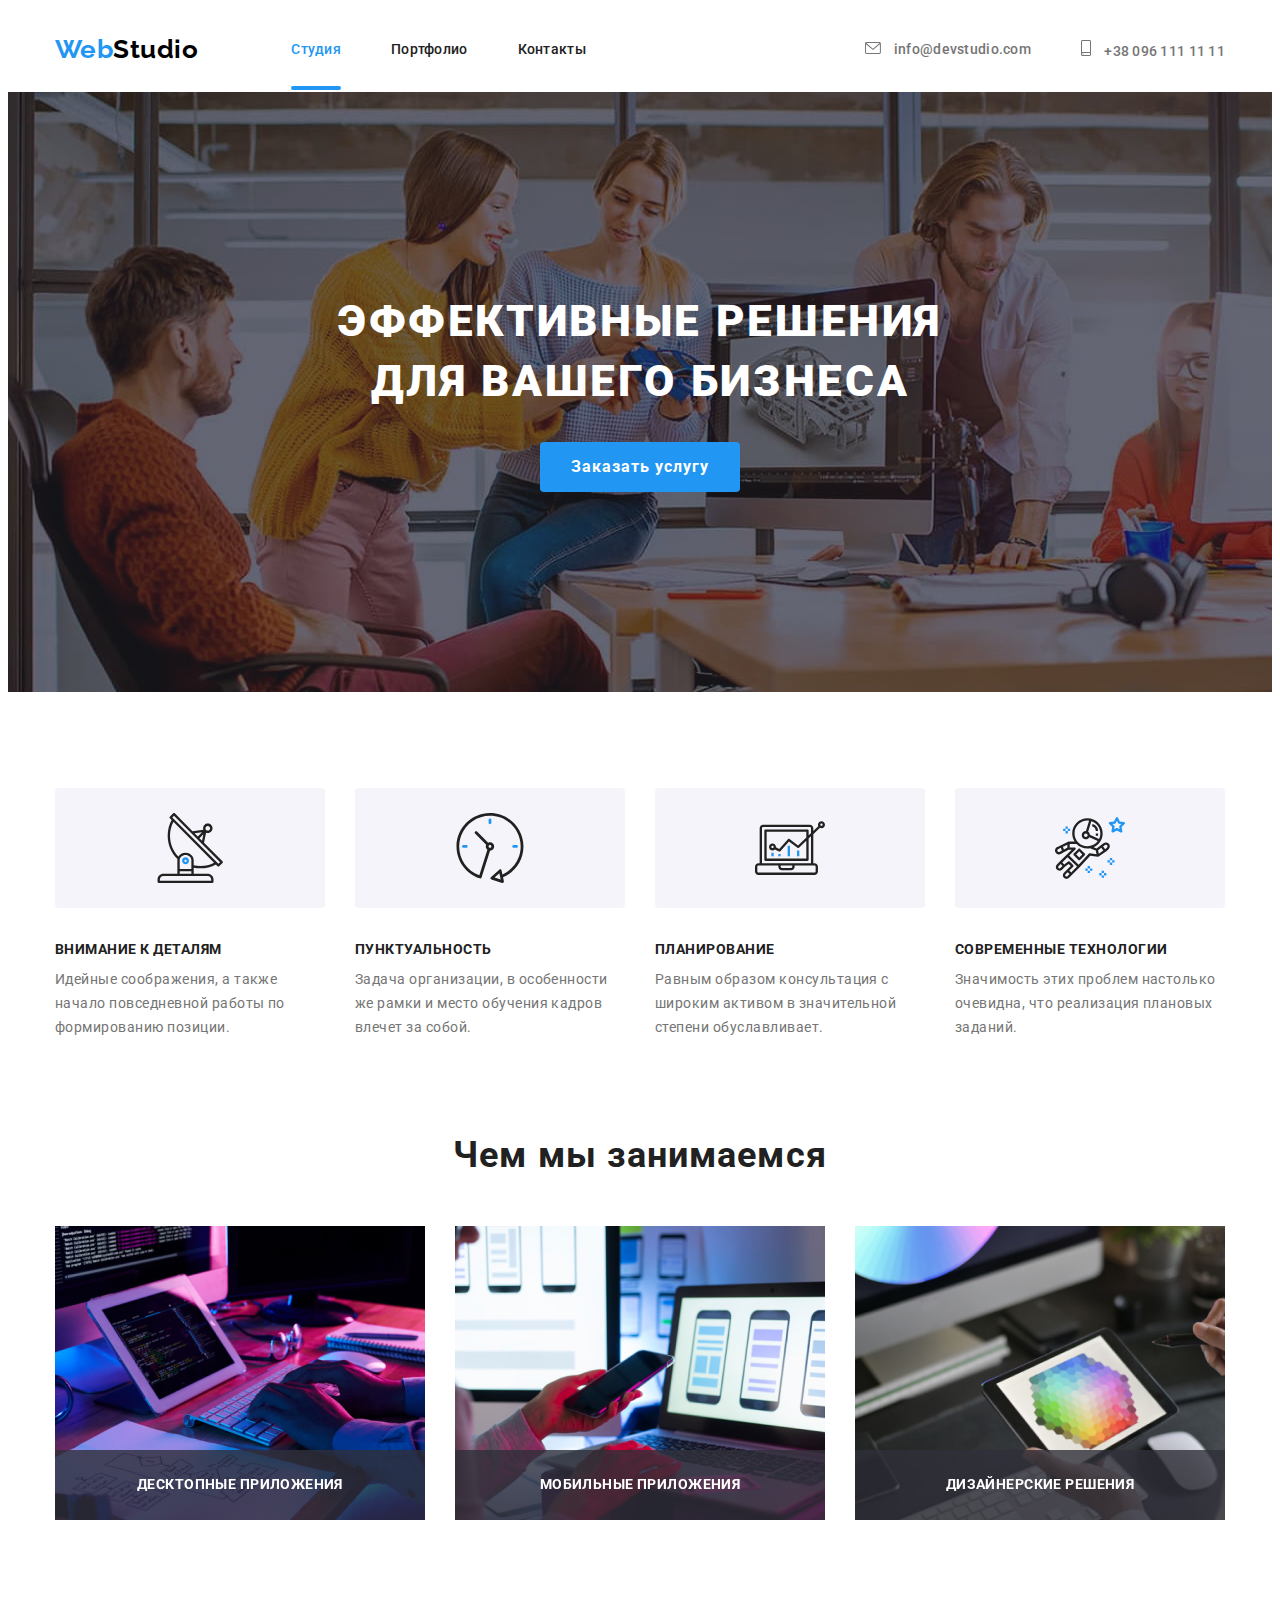
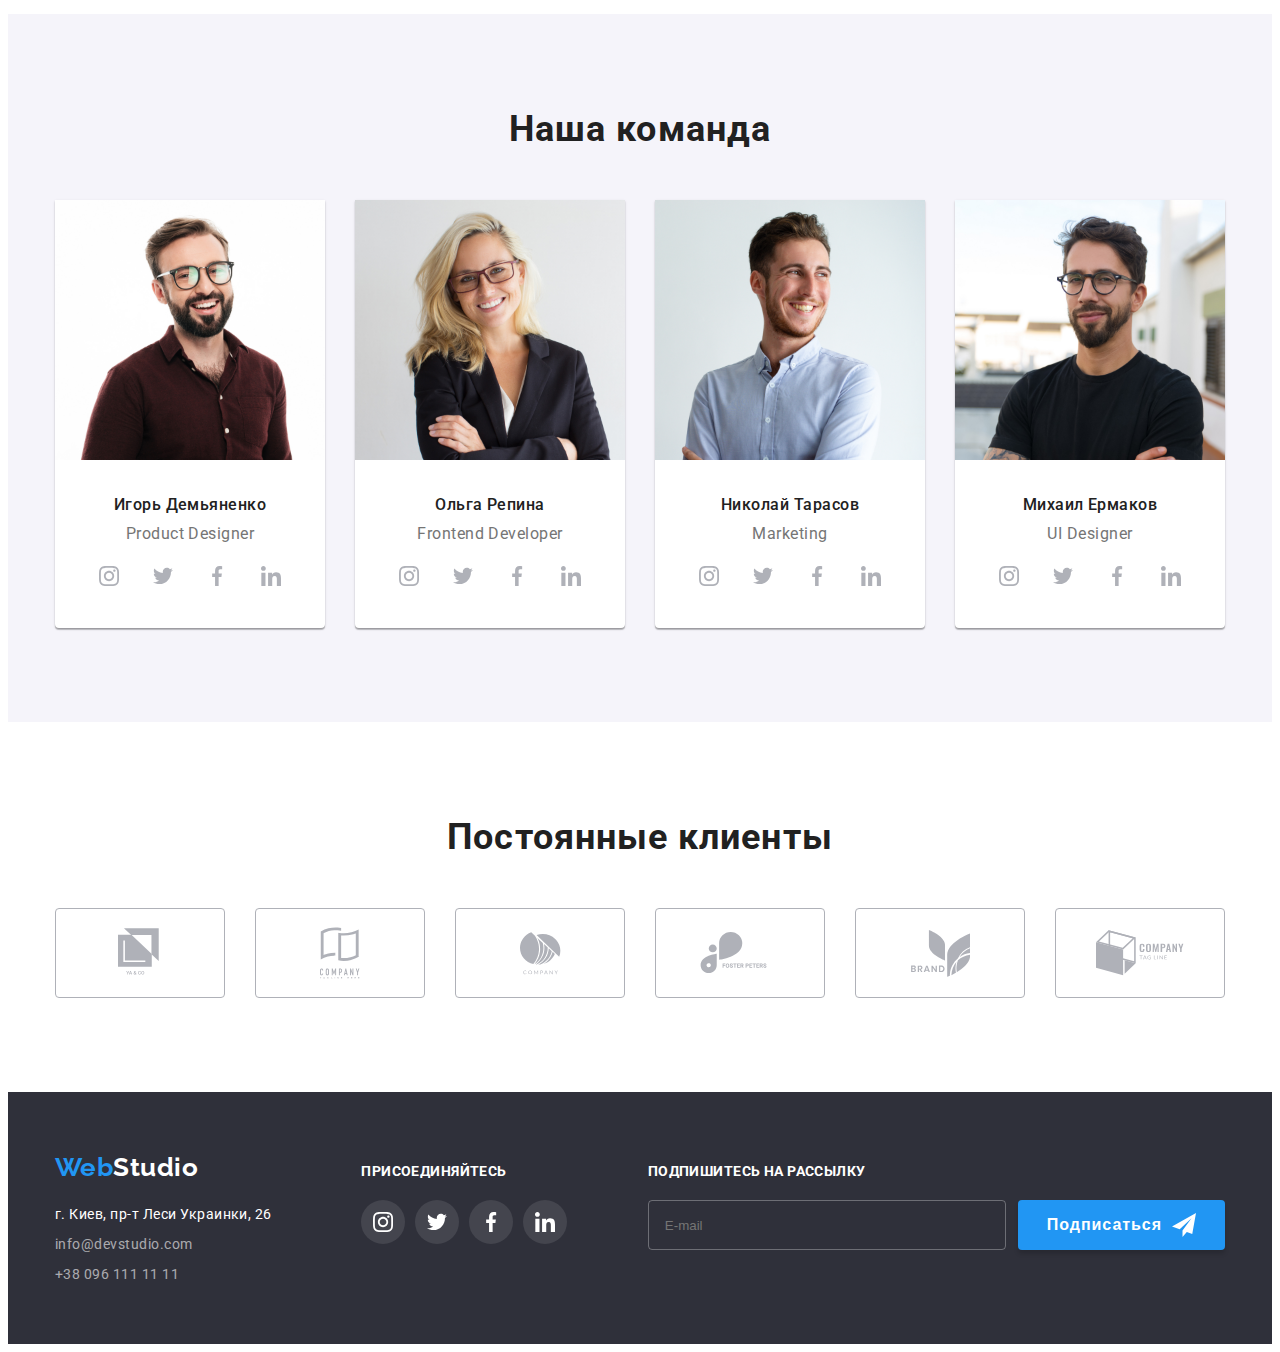
==== index.html @ bd9b0e16 "Клонирует репозиторий" ====
<!DOCTYPE html>
<html lang="ru">
  <head>
    <meta charset="UTF-8" />
    <meta name="viewport" content="width=device-width, initial-scale=1.0" />
    <title>Главная</title>
    <link
      rel="stylesheet"
      href="https://cdnjs.cloudflare.com/ajax/libs/modern-normalize/1.0.0/modern-normalize.css"
      integrity="sha512-Zx6MlUMKSVJoQ+83OwhdILe8cSEsCzfqThJd7J/VA2UrK6Ctj85p+xzqfyuNXE5B1k25uUdmJ2OzItbBy9GHAQ=="
      crossorigin="anonymous"
    />
    <link rel="preconnect" href="https://fonts.gstatic.com" />
    <link
      href="https://fonts.googleapis.com/css2?family=Raleway:wght@700&family=Roboto:wght@400;500;700;900&display=swap"
      rel="stylesheet"
    />
    <link rel="stylesheet" href="./css/styles.css" />
  </head>
  <body>
    <!-- шапка с навигацией -->

    <header class="header">
      <div class="container header-style">
        <nav class="nav-flex">
          <a href="./index.html" class="logo"
            >Web<span class="h-studio">Studio</span></a
          >
          <ul class="site-nav">
            <li class="item">
              <a href="./index.html" class="header-link current">Студия</a>
            </li>
            <li class="item">
              <a href="./portfolio.html" class="header-link">Портфолио</a>
            </li>
            <li class="item"><a href="#" class="header-link">Контакты</a></li>
          </ul>
        </nav>

        <ul class="container-contacts">
          <li class="item">
            <a
              href="mailto:info@devstudio.com"
              class="header-link contact-me mail"
            >
              <svg class="header-icon" width="16" height="12">
                <use href="./images/icons/symbol-defs.svg#mail"></use>
              </svg>
              info@devstudio.com</a
            >
          </li>
          <li class="item">
            <a href="tel:+380961111111" class="header-link contact-me tel">
              <svg class="header-icon" width="10" height="16">
                <use href="./images/icons/symbol-defs.svg#smartphone"></use>
              </svg>
              +38 096 111 11 11</a
            >
          </li>
        </ul>
      </div>
    </header>

    <main>
      <!--раздел-герой-->
      <section class="hero">
        <div class="hero-bg-img">
          <div class="container">
            <h1 class="hero-title">Эффективные решения для вашего бизнеса</h1>
            <button type="button" class="button" data-modal-open>
              Заказать услугу
            </button>
          </div>
        </div>
        <div class="backdrop is-hidden" data-modal>
          <div class="modal">
            <button class="close-modal" data-modal-close>&#10006</button>
            <h2 class="title">Оставьте свои данные, мы вам перезвоним</h2>
            <form class="modal-form">
              <ul class="list">
                <li class="item">
                  <label for="usarname"
                    ><span class="form-name">Имя</span>
                  <div class="icon-position">
                    <input class="input"
                      type="text"
                      name="username"
                      autocomplete="off"
                      id="usarname"
                    />
                    <svg class="modal-icon" width="18" height="18">
                      <use href="./images/icons/symbol-defs.svg#person-black">
                      </use></svg>
                    </label>
                  </div>
                </li>
                <li class="item">
                  <label for="telephone"
                    ><span class="form-name">Телефон</span>
                  <div class="icon-position">
                    <input class="input"
                      type="tel"
                      name="tel"
                      autocomplete="off"
                      id="telephone"
                    />
                    <svg class="modal-icon" width="18" height="18">
                      <use href="./images/icons/symbol-defs.svg#phone-black">
                      </use></svg>
                    </label>
                  </div>
                </li>
                <li class="item">
                  <label for="email"
                    ><span class="form-name">Почта</span>
                  <div class="icon-position">
                    <input class="input" type="email" name="email" id="email" />
                    <svg class="modal-icon" width="18" height="18">
                      <use href="./images/icons/symbol-defs.svg#email-black ">
                      </use></svg>
                    </label>
                  </div>
                </li>
                <li class="item">
                  <label><span class="form-name">Комментарий</span>
                  <div class="icon-position">
                    <textarea class="input textarea"
                      name="coment"
                      rows="5"
                      placeholder="Введите текст"
                    ></textarea>
                    </label>
                  </div>
                </li>
              </ul>
              <div class="checkbox-btn">
              <label for="conditions">
                <input class="checkbox visually-hidden" type="checkbox" name="conditions" id="conditions" >
                <span class="form-name ghost-icon">Соглашаюсь с рассылкой и принимаю
                  <a class="link" href="/">Условия договора</a>
                </span>
              </label>
              <button class="submit-btn" type="submit"><span class="text">Отправить</span></button>
              </div>
            </form>
          </div>
        </div>
      </section>

      <!--особенности-->
      <section class="section section-features">
        <div class="container">
          <h2 class="section-title visually-hidden">Особенности</h2>
          <ul class="features-list">
            <li class="item antena">
              <h3 class="title">Внимание к деталям</h3>
              <p class="text">
                Идейные соображения, а также начало повседневной работы по
                формированию позиции.
              </p>
            </li>
            <li class="item clock">
              <h3 class="title">Пунктуальность</h3>
              <p class="text">
                Задача организации, в особенности же рамки и место обучения
                кадров влечет за собой.
              </p>
            </li>
            <li class="item diagram">
              <h3 class="title">Планирование</h3>
              <p class="text">
                Равным образом консультация с широким активом в значительной
                степени обуславливает.
              </p>
            </li>
            <li class="item astronaut">
              <h3 class="title">Современные технологии</h3>
              <p class="text">
                Значимость этих проблем настолько очевидна, что реализация
                плановых заданий.
              </p>
            </li>
          </ul>
        </div>
      </section>

      <!--чем-мы-занимаемся-->
      <section class="section work-description">
        <div class="container">
          <h2 class="section-title what-we-do">Чем мы занимаемся</h2>
          <ul class="description-list">
            <li class="item">
              <img
                src="./images/what-we-do/box_1.jpg"
                alt="програмист работает за рабочим столом, крупный план"
                width="370"
              />
              <div class="overlay">
                <p class="text">Десктопные приложения</p>
              </div>
            </li>
            <li class="item">
              <img
                src="./images/what-we-do/box_2.jpg"
                alt="веб дизайнер разрабатывает интерфейс программы для мобильного приложения"
                width="370"
              />
              <div class="overlay">
                <p class="text">Мобильные приложения</p>
              </div>
            </li>
            <li class="item">
              <img
                src="./images/what-we-do/box_3.jpg"
                alt="веб дизайнер выбирает цвет на графическом планшете"
                width="370"
              />
              <div class="overlay">
                <p class="text">Дизайнерские решения</p>
              </div>
            </li>
          </ul>
        </div>
      </section>

      <!--наша-команда-->
      <section class="our-team">
        <div class="container">
          <h2 class="section-title team">Наша команда</h2>
          <ul class="ot-list">
            <li class="item">
              <img
                src="./images/our-team/Игорь_Демьяненко.jpg"
                alt="белый улыбающийся мужчина в очках, брюнет тридцати лет с бородой"
                width="270"
              />
              <h3 class="title">Игорь Демьяненко</h3>
              <p class="position">Product Designer</p>
              <ul class="social-list">
                <li class="list">
                  <a
                    class="icon-link"
                    aria-label="instagram"
                    href="https://www.instagram.com/sviatoslav.vakarchuk/?hl=uk"
                  >
                    <svg class="social-icon" width="20" height="20">
                      <use
                        href="./images/icons/symbol-defs.svg#instagram"
                      ></use>
                    </svg>
                  </a>
                </li>
                <li class="list">
                  <a
                    class="icon-link"
                    aria-label="twitter"
                    href="https://twitter.com/s_vakarchuk?ref_src=twsrc%5Egoogle%7Ctwcamp%5Eserp%7Ctwgr%5Eauthor"
                  >
                    <svg class="social-icon" width="20" height="20">
                      <use href="./images/icons/symbol-defs.svg#twitter"></use>
                    </svg>
                  </a>
                </li>
                <li class="list">
                  <a
                    class="icon-link"
                    aria-label="facebook"
                    href="https://www.facebook.com/sviatoslav.vakarchuk/"
                  >
                    <svg class="social-icon" width="20" height="20">
                      <use href="./images/icons/symbol-defs.svg#facebook"></use>
                    </svg>
                  </a>
                </li>
                <li class="list">
                  <a
                    class="icon-link"
                    aria-label="linkedin"
                    href="https://ua.linkedin.com/"
                  >
                    <svg class="social-icon" width="20" height="20">
                      <use href="./images/icons/symbol-defs.svg#linkedin"></use>
                    </svg>
                  </a>
                </li>
              </ul>
            </li>
            <li class="item">
              <img
                src="./images/our-team/Ольга_Репина.jpg"
                alt="белая улыбающаяся женщина в очках, блондинка тридцати лет"
                width="270"
              />
              <h3 class="title">Ольга Репина</h3>
              <p class="position">Frontend Developer</p>
              <ul class="social-list">
                <li class="list">
                  <a
                    class="icon-link"
                    aria-label="instagram"
                    href="https://www.instagram.com/sviatoslav.vakarchuk/?hl=uk"
                  >
                    <svg class="social-icon" width="20" height="20">
                      <use
                        href="./images/icons/symbol-defs.svg#instagram"
                      ></use>
                    </svg>
                  </a>
                </li>
                <li class="list">
                  <a
                    class="icon-link"
                    aria-label="twitter"
                    href="https://twitter.com/s_vakarchuk?ref_src=twsrc%5Egoogle%7Ctwcamp%5Eserp%7Ctwgr%5Eauthor"
                  >
                    <svg class="social-icon" width="20" height="20">
                      <use href="./images/icons/symbol-defs.svg#twitter"></use>
                    </svg>
                  </a>
                </li>
                <li class="list">
                  <a
                    class="icon-link"
                    aria-label="facebook"
                    href="https://www.facebook.com/sviatoslav.vakarchuk/"
                  >
                    <svg class="social-icon" width="20" height="20">
                      <use href="./images/icons/symbol-defs.svg#facebook"></use>
                    </svg>
                  </a>
                </li>
                <li class="list">
                  <a
                    class="icon-link"
                    aria-label="linkedin"
                    href="https://ua.linkedin.com/"
                  >
                    <svg class="social-icon" width="20" height="20">
                      <use href="./images/icons/symbol-defs.svg#linkedin"></use>
                    </svg>
                  </a>
                </li>
              </ul>
            </li>
            <li class="item">
              <img
                src="./images/our-team/Николай_Тарасов.jpg"
                alt="белый улыбающийся мужчинах, брюнет тридцати лет с бородой"
                width="270"
              />
              <h3 class="title">Николай Тарасов</h3>
              <p class="position">Marketing</p>
              <ul class="social-list">
                <li class="list">
                  <a
                    class="icon-link"
                    aria-label="instagram"
                    href="https://www.instagram.com/sviatoslav.vakarchuk/?hl=uk"
                  >
                    <svg class="social-icon" width="20" height="20">
                      <use
                        href="./images/icons/symbol-defs.svg#instagram"
                      ></use>
                    </svg>
                  </a>
                </li>
                <li class="list">
                  <a
                    class="icon-link"
                    aria-label="twitter"
                    href="https://twitter.com/s_vakarchuk?ref_src=twsrc%5Egoogle%7Ctwcamp%5Eserp%7Ctwgr%5Eauthor"
                  >
                    <svg class="social-icon" width="20" height="20">
                      <use href="./images/icons/symbol-defs.svg#twitter"></use>
                    </svg>
                  </a>
                </li>
                <li class="list">
                  <a
                    class="icon-link"
                    aria-label="facebook"
                    href="https://www.facebook.com/sviatoslav.vakarchuk/"
                  >
                    <svg class="social-icon" width="20" height="20">
                      <use href="./images/icons/symbol-defs.svg#facebook"></use>
                    </svg>
                  </a>
                </li>
                <li class="list">
                  <a
                    class="icon-link"
                    aria-label="linkedin"
                    href="https://ua.linkedin.com/"
                  >
                    <svg class="social-icon" width="20" height="20">
                      <use href="./images/icons/symbol-defs.svg#linkedin"></use>
                    </svg>
                  </a>
                </li>
              </ul>
            </li>
            <li class="item">
              <img
                src="./images/our-team/Михаил_Ермаков.jpg"
                alt="белый мужчина в очках, брюнет тридцати лет с бородой"
                width="270"
              />
              <h3 class="title">Михаил Ермаков</h3>
              <p class="position">UI Designer</p>
              <ul class="social-list">
                <li class="list">
                  <a
                    class="icon-link"
                    aria-label="instagram"
                    href="https://www.instagram.com/sviatoslav.vakarchuk/?hl=uk"
                  >
                    <svg class="social-icon" width="20" height="20">
                      <use
                        href="./images/icons/symbol-defs.svg#instagram"
                      ></use>
                    </svg>
                  </a>
                </li>
                <li class="list">
                  <a
                    class="icon-link"
                    aria-label="twitter"
                    href="https://twitter.com/s_vakarchuk?ref_src=twsrc%5Egoogle%7Ctwcamp%5Eserp%7Ctwgr%5Eauthor"
                  >
                    <svg class="social-icon" width="20" height="20">
                      <use href="./images/icons/symbol-defs.svg#twitter"></use>
                    </svg>
                  </a>
                </li>
                <li class="list">
                  <a
                    class="icon-link"
                    aria-label="facebook"
                    href="https://www.facebook.com/sviatoslav.vakarchuk/"
                  >
                    <svg class="social-icon" width="20" height="20">
                      <use href="./images/icons/symbol-defs.svg#facebook"></use>
                    </svg>
                  </a>
                </li>
                <li class="list">
                  <a
                    class="icon-link"
                    aria-label="linkedin"
                    href="https://ua.linkedin.com/"
                  >
                    <svg class="social-icon" width="20" height="20">
                      <use href="./images/icons/symbol-defs.svg#linkedin"></use>
                    </svg>
                  </a>
                </li>
              </ul>
            </li>
          </ul>
        </div>
      </section>

      <!-- постоянные клиенты -->
      <section class="section">
        <div class="container-clients container">
          <h2 class="section-title">Постоянные клиенты</h2>
          <ul class="list-clients">
            <li class="item-client">
              <a class="link-client" href="/">
                <svg class="icon-client" width="45" height="50">
                  <use href="./images/icons/symbol-defs.svg#logo1"></use>
                </svg>
              </a>
            </li>
            <li class="item-client">
              <a class="link-client" href="/">
                <svg class="icon-client" width="40" height="52">
                  <use href="./images/icons/symbol-defs.svg#logo2"></use>
                </svg>
              </a>
            </li>
            <li class="item-client">
              <a class="link-client" href="/">
                <svg class="icon-client" width="41" height="43">
                  <use href="./images/icons/symbol-defs.svg#logo3"></use>
                </svg>
              </a>
            </li>
            <li class="item-client">
              <a class="link-client" href="/">
                <svg class="icon-client" width="80" height="42">
                  <use href="./images/icons/symbol-defs.svg#logo4"></use>
                </svg>
              </a>
            </li>
            <li class="item-client">
              <a class="link-client" href="/">
                <svg class="icon-client" width="59" height="47">
                  <use href="./images/icons/symbol-defs.svg#logo5"></use>
                </svg>
              </a>
            </li>
            <li class="item-client">
              <a class="link-client" href="/">
                <svg class="icon-client" width="88" height="46">
                  <use href="./images/icons/symbol-defs.svg#logo6"></use>
                </svg>
              </a>
            </li>
          </ul>
        </div>
      </section>
    </main>

    <!--подвал-->
    <footer class="footer">
      <div class="container">
        <div class="adress-box">
          <a href="./index.html" class="logo"
            >Web<span class="f-studio">Studio</span></a
          >
          <address class="adress">
            <span class="link">г. Киев, пр-т Леси Украинки, 26</span>
            <a class="link" href="mailto:info@devstudio.com"
              >info@devstudio.com</a
            >
            <a class="link" href="tel:+380961111111">+38 096 111 11 11</a>
          </address>
        </div>
        <div class="footer-social">
          <p class="join-in-social">присоединяйтесь</p>
          <ul class="social-list">
            <li class="list">
              <a
                class="icon-link"
                aria-label="instagram"
                href="https://www.instagram.com/sviatoslav.vakarchuk/?hl=uk"
              >
                <svg class="social-icon" width="20" height="20">
                  <use href="./images/icons/symbol-defs.svg#instagram"></use>
                </svg>
              </a>
            </li>
            <li class="list">
              <a
                class="icon-link"
                aria-label="twitter"
                href="https://twitter.com/s_vakarchuk?ref_src=twsrc%5Egoogle%7Ctwcamp%5Eserp%7Ctwgr%5Eauthor"
              >
                <svg class="social-icon" width="20" height="20">
                  <use href="./images/icons/symbol-defs.svg#twitter"></use>
                </svg>
              </a>
            </li>
            <li class="list">
              <a
                class="icon-link"
                aria-label="facebook"
                href="https://www.facebook.com/sviatoslav.vakarchuk/"
              >
                <svg class="social-icon" width="20" height="20">
                  <use href="./images/icons/symbol-defs.svg#facebook"></use>
                </svg>
              </a>
            </li>
            <li class="list">
              <a
                class="icon-link"
                aria-label="linkedin"
                href="https://ua.linkedin.com/"
              >
                <svg class="social-icon" width="20" height="20">
                  <use href="./images/icons/symbol-defs.svg#linkedin"></use>
                </svg>
              </a>
            </li>
          </ul>
        </div>
        <div class="join-spam">
          <div class="input-position">
            <label for="f-email">
            <span class="text">Подпишитесь на рассылку</span>
            <input class="input" type="email" name="email" id="f-email" placeholder="E-mail">
          </label></div>
          <div class="b-container">
            <button class="f-button"><span class="text">Подписаться</span>
            <svg class="icon-send" width="24" height="24">
            <use href="./images/icons/symbol-defs.svg#icon-send"></use></svg>
          </button>
          </div>
          
        </div>
      </div>
    </footer>
    <script src="./js/modal.js"></script>
  </body>
</html>
---- css/styles.css ----
/* common */

*,
*::before,
*::after {
  box-sizing: border-box;
}

:root {
  --main-text-color: #757575;
  --secondary-text-color: #212121;
  --accent-color: #2196f3;

  --animation-duration: 250ms;
  --animation-type: cubic-bezier(0.4, 0, 0.2, 1);
}

body {
  background-color: #ffffff;
  color: #757575;
  font-family: Roboto, sans-serif;
  letter-spacing: 0.03em;
}

ul {
  list-style: none;
  margin-top: 0;
  margin-bottom: 0;
  padding: 0;
}

a {
  text-decoration: none;
  outline: none;
}

p,
h3,
h2 {
  margin-top: 0;
  margin-bottom: 0;
}

img {
  display: block;
  max-width: 100%;
  height: auto;
}

.container {
  /* outline: 2px solid gold; */
  width: 1200px;
  margin: 0 auto;
  padding-right: 15px;
  padding-left: 15px;
}

.section-title {
  color: var(--secondary-text-color);
  font-weight: 700;
  font-size: 36px;
  line-height: 1.17;
  text-align: center;
  letter-spacing: 0.03em;
}
/* основной цвет текста 757575, 100 % */
/* вторичный цвет текста 212121, 100 % */
/* акцент 2196F3, 100 % */
/* лого хедер 000000, 100 % */

/* фон FFFFFF, 100% */
/* футер + герой 2F303A, 100% */

/* хедер */
/* стилизация лого */
.header > .container {
  display: flex;
  align-items: center;
}

.logo {
  color: var(--accent-color);
  font-family: Raleway;

  font-weight: 700;
  font-size: 26px;
  line-height: 1.2;
  margin-right: 93px;
}
.h-studio {
  color: #000000;
}
.f-studio {
  color: #ffffff;
}
/* навигация */
.nav-flex {
  display: flex;
  align-items: center;
}
.site-nav {
  display: flex;
}
.site-nav > .item:not(:last-child) {
  margin-right: 50px;
}

.header-link {
  padding: 32px 0;
  display: block;
  transition: color var(--animation-duration) var(--animation-type);
}

.site-nav .header-link {
  position: relative;
}

.site-nav .header-link::after {
  content: '';

  position: absolute;
  bottom: 0;
  left: 0;
  display: block;
  width: 100%;
  height: 4px;
  border-bottom-left-radius: 2px;
  border-bottom-right-radius: 2px;
  border-top-left-radius: 2px;
  border-top-right-radius: 2px;
  background-color: var(--accent-color);
  opacity: 0;

  transition: opacity var(--animation-duration) var(--animation-type);
}

.current.header-link::after,
.site-nav .header-link:focus::after,
.site-nav .header-link:hover::after {
  opacity: 1;
}

.site-nav a {
  color: var(--secondary-text-color);

  font-weight: 500;
  font-size: 14px;
  line-height: 1.14;
  letter-spacing: 0.02em;

  /* background-color: tomato; */
}

.site-nav .current {
  color: var(--accent-color);
}

.site-nav a:hover,
.site-nav a:focus {
  cursor: pointer;
  color: var(--accent-color);
}

/* контакты хедер */

.container-contacts {
  display: flex;
  margin-left: auto;
  margin-right: 0;
  align-items: center;
}

.container-contacts .item {
  display: flex;
  align-items: center;
  /* fill: currentColor; */
}

.header-icon {
  margin-right: 10px;
  fill: currentColor;
}
.contact-me {
  color: var(--main-text-color);

  font-weight: 500;
  font-size: 14px;
  line-height: 1.14;
  letter-spacing: 0.02em;
  transition: color var(--animation-duration) var(--animation-type);
}

.mail {
  margin-left: auto;
  margin-right: 50px;
}
.tel {
  margin-right: 0;
  margin-left: 0;
}

.contact-me:hover,
.contact-me:focus {
  cursor: pointer;
  color: var(--accent-color);
}

/* герой */
.hero {
  /* background-color: #2f303a; */
  background-color: #c4c4c4;
  color: #ffffff;
}
.hero-bg-img {
  max-width: 1600px;
  height: 600px;
  background-image: linear-gradient(
      to right,
      rgba(47, 48, 58, 0.4),
      rgba(47, 48, 58, 0.4)
    ),
    url('../images/hero/hero-bg-img.jpg');
  margin-right: auto;
  margin-left: auto;
}

.hero .container {
  text-align: center;
  padding-top: 200px;
  padding-bottom: 200px;
}

.hero-title {
  font-weight: 900;
  font-size: 44px;
  line-height: 1.36;
  letter-spacing: 0.06em;
  text-transform: uppercase;
  margin: 0 auto;

  width: 696px;
}

.button {
  width: 200px;
  height: 50px;
  border-radius: 4px;
  border: none;
  cursor: pointer;
  margin-top: 30px;

  background-color: var(--accent-color);
  color: #ffffff;
  font-family: inherit;

  font-weight: 700;
  font-size: 16px;
  line-height: 1.87;
  letter-spacing: 0.06em;
}

/* модальное окно с формами */

.backdrop {
  position: fixed;
  top: 0;
  left: 0;
  width: 100%;
  height: 100%;
  background-color: rgba(0, 0, 0, 0.2);

  transition: opacity var(--animation-duration) var(--animation-type);
}

.modal {
  position: absolute;

  display: flex;
  flex-direction: column;
  align-items: center;
  padding-bottom: 40px;

  width: 528px;

  left: 50%;
  top: 50%;
  transform: translate(-50%, -50%);

  background-color: #ffffff;
  box-shadow: 0px 1px 3px rgba(0, 0, 0, 0.12), 0px 1px 1px rgba(0, 0, 0, 0.14),
    0px 2px 1px rgba(0, 0, 0, 0.2);
  border-radius: 4px;
}

.close-modal {
  margin-top: 8px;
  margin-right: 8px;
  margin-left: auto;
  cursor: pointer;

  height: 30px;
  width: 30px;
  border-radius: 50%;
  border: 1px solid rgba(0, 0, 0, 0.1);
  background-color: #ffffff;

  transition: color var(--animation-duration) var(--animation-type);
}

.close-modal:hover,
.close-modal:focus {
  color: var(--accent-color);
}

.modal .title {
  margin-top: 2px;
  /* margin-left: 40px;
  margin-right: 40px; */
  font-weight: 700;
  font-size: 20px;
  line-height: 1.15;
  letter-spacing: 0.03em;
  color: var(--secondary-text-color);
}

.modal-form {
  width: 448px;
  margin-top: 12px;
}

.modal-form .item:not(:last-child) {
  margin-bottom: 12px;
}

.form-name {
  display: block;
  font-weight: 400;
  font-size: 12px;
  line-height: 1.17;
  letter-spacing: 0.01em;
  color: var(--main-text-color);
}

.icon-position {
  position: relative;
  margin-top: 4px;
}

.modal-icon {
  position: absolute;
  left: 14px;
  top: 50%;
  transform: translateY(-50%);

  transition: fill var(--animation-duration) var(--animation-type);
}

.input {
  display: block;

  width: 100%;
  border: 1px solid rgba(33, 33, 33, 0.2);
  border-radius: 4px;
  padding-top: 10px;
  padding-bottom: 10px;
  padding-left: 42px;

  transition: border var(--animation-duration) var(--animation-type);
}

.item:focus-within .input,
.item:focus-within .modal-icon,
.item:hover .input,
.item:hover .modal-icon {
  cursor: pointer;
  border-color: var(--accent-color);
  fill: var(--accent-color);
}

.textarea::placeholder {
  font-size: 12px;
  line-height: 1.167;
  letter-spacing: 0.01em;

  color: rgba(117, 117, 117, 0.5);
}
.textarea {
  display: block;
  padding: 11px 16px;
  resize: none;
  width: 100%;

  border: 1px solid rgba(33, 33, 33, 0.2);
  border-radius: 4px;
}

.checkbox-btn .form-name {
  font-weight: 400;
  font-size: 14px;
  line-height: 1.7;
  letter-spacing: 0.03em;

  color: var(--main-text-color);
}

.form-name .link {
  color: var(--accent-color);
  text-decoration: underline;
}

.ghost-icon::before {
  content: '';
  display: inline-flex;
  margin-right: 8.38px;
  background-image: url(../images/icons/checkbox.svg);
  width: 16px;
  height: 15px;
}

.checkbox:checked + .ghost-icon::before {
  background-image: url(../images/icons/checkbox-check.svg);
}

.checkbox-btn {
  display: flex;
  flex-direction: column;
  align-items: center;
  margin-top: 20px;
}

.submit-btn {
  margin-top: 30px;
  background-color: var(--accent-color);
  box-shadow: 0px 4px 4px rgba(0, 0, 0, 0.15);
  border-radius: 4px;
  border: none;
}

.submit-btn .text {
  display: block;
  font-weight: 700;
  font-size: 16px;
  line-height: 1.87;
  text-align: center;
  letter-spacing: 0.06em;
  color: #ffffff;
  padding: 10px 55px;
}

.is-hidden {
  opacity: 0;
  pointer-events: none;
}

/* особенности */
.visually-hidden {
  position: absolute;
  clip: rect(0 0 0 0);
  width: 1px;
  height: 1px;
  margin: -1px;
}

.section-features {
  padding-top: 96px;
  /* padding-bottom: 94px; */
}

.features-list {
  display: flex;
  text-align: left;
}

.features-list .item::before {
  content: '';
  display: inline-block;
  background-color: #f5f4fa;
  width: 270px;
  height: 120px;
  margin-bottom: 30px;
  border-radius: 4px;
  background-position: 50% 50%;
  background-repeat: no-repeat;
  background-size: 70px 70px;
}
.features-list .antena::before {
  background-image: url('../images/icons/antena.svg');
}

.features-list .clock::before {
  background-image: url('../images/icons/clock.svg');
}

.features-list .diagram::before {
  background-image: url('../images/icons/diagram.svg');
}

.features-list .astronaut::before {
  background-image: url('../images/icons/astronaut.svg');
}

.features-list > .item:not(:last-child) {
  margin-right: 30px;
}

.features-list .title {
  color: var(--secondary-text-color);
  font-weight: 700;
  font-size: 14px;
  line-height: 1.14;
  text-transform: uppercase;
}

.features-list .text {
  font-weight: 400;
  font-size: 14px;
  line-height: 1.71;
  margin-top: 10px;
}

/* чем мы занимаемся */
.work-description {
  padding-top: 94px;
  padding-bottom: 94px;
}

/* .container > .what-we-do {
  width: 376px;
  margin-left: auto;
  margin-right: auto;
} */

.description-list {
  display: flex;
  margin-top: 50px;
}

.description-list .item {
  position: relative;
  width: 370px;
}

.overlay .text {
  font-weight: bold;
  font-size: 14px;
  line-height: 1.14;
  text-align: center;
  letter-spacing: 0.03em;
  text-transform: uppercase;
  color: #ffffff;
}

.description-list .overlay {
  position: absolute;
  left: 0;
  bottom: 0;
  width: 100%;
  padding-top: 27px;
  padding-bottom: 27px;
  background-color: rgba(47, 48, 58, 0.8);
}

.description-list .item:not(:last-child) {
  margin-right: 30px;
}

/* наша команда */
.our-team {
  background-color: #f5f4fa;
  padding-top: 94px;
  padding-bottom: 94px;
}

/* .container .team {
  width: 264px;
  margin-left: auto;
  margin-right: auto;
} */

.ot-list {
  display: flex;
  justify-content: space-around;
  margin-top: 50px;
}

.ot-list .item {
  background-color: #fff;
  border-radius: 0 0 4px 4px;
  box-shadow: 0px 1px 3px rgba(0, 0, 0, 0.12), 0px 1px 1px rgba(0, 0, 0, 0.14),
    0px 2px 1px rgba(0, 0, 0, 0.2);
}
.ot-list .item:not(:last-child) {
  margin-right: 30px;
}

.ot-list .title {
  color: var(--secondary-text-color);
  font-weight: 500;
  font-size: 16px;
  line-height: 1.9;
  text-align: center;
  margin-top: 30px;
  height: 19px;
}
.ot-list .position {
  font-weight: 400;
  font-size: 16px;
  line-height: 1.9;
  text-align: center;
  margin-top: 10px;
  margin-bottom: 16px;
  height: 19px;
}

.item .social-list {
  margin-left: 32px;
  margin-right: 32px;
  margin-bottom: 30px;
}

.social-list {
  display: flex;
  /* width: 270px; */
  padding: 0;
  margin: 0;
}

.social-list .list:not(:last-child) {
  margin-right: 10px;
}

.icon-link {
  display: inline-flex;
  align-items: center;
  justify-content: center;
  padding: 0;
  border: none;
  height: 44px;
  width: 44px;
  border-radius: 50%;
  background-color: #ffffff;
  color: #afb1b8;
  transition: all var(--animation-duration) var(--animation-type);
}

.social-icon {
  fill: currentColor;
}

.icon-link:hover,
.icon-link:focus {
  background-color: var(--accent-color);
  color: #ffffff;
}

/* постоянные клиенты */

.container-clients {
  padding-top: 94px;
  padding-bottom: 94px;
}

.list-clients {
  display: flex;

  margin-top: 50px;
}

.item-client {
  display: flex;
}

.link-client {
  border: 1px solid #afb1b8;
  border-radius: 4px;
  width: 170px;
  height: 90px;

  display: inline-flex;
  align-items: center;
  justify-content: center;
  color: #afb1b8;
  transition: all var(--animation-duration) var(--animation-type);
}

.icon-client {
  fill: currentColor;
}

.link-client:hover,
.link-client:focus {
  color: var(--accent-color);
  border-color: var(--accent-color);
}

.item-client:not(:last-child) {
  margin-right: 30px;
}

/* подвал */
.footer {
  background-color: #2f303a;
  padding-top: 60px;
  padding-bottom: 60px;
}

.footer .container {
  display: flex;
  align-items: baseline;
}

.adress-box {
  display: flex;
  flex-direction: column;
  align-items: flex-start;
}

.adress {
  display: flex;
  flex-direction: column;
  align-items: flex-start;
  color: #ffffff;
  font-style: normal;
  font-weight: 400;
  font-size: 14px;
  line-height: 1.71;
  margin-top: 20px;
}
.adress .link {
  height: 21px;
}

.adress .link:not(:first-child) {
  margin-top: 9px;
}

.adress a {
  color: rgba(255, 255, 255, 0.6);
  font-weight: 400;
  font-size: 14px;
  line-height: 1.71;
}

.join-in-social {
  text-transform: uppercase;
  color: #ffffff;
  font-style: normal;
  font-weight: 700;
  font-size: 14px;
  line-height: 1.14;
  letter-spacing: 0.03em;
}

.footer-social {
  margin-left: 70px;
  /* margin-top: 12px; */
}

.footer-social .social-list {
  margin-top: 20px;
}

.footer-social .icon-link {
  background-color: rgba(255, 255, 255, 0.1);
  color: #ffffff;
  transition: background-color var(--animation-duration) var(--animation-type);
}

.social-icon {
  fill: currentColor;
}

.footer-social .icon-link:hover,
.footer-social .icon-link:focus {
  background-color: var(--accent-color);
}

.join-spam {
  display: flex;
  margin-right: 0;
  margin-left: auto;
}

.input-position {
  width: 358px;
  margin-right: 12px;
}

.input-position .input {
  padding-left: 16px;
  height: 50px;
  border: 1px solid rgba(255, 255, 255, 0.3);
  border-radius: 4px;
  margin-top: 20px;
  background-color: transparent;
  color: #ffffff;
}

.join-spam .text {
  font-weight: 700;
  font-size: 14px;
  line-height: 1.14;
  letter-spacing: 0.03em;
  text-transform: uppercase;
  color: #ffffff;
}

.b-container {
  display: flex;
}

.f-button {
  display: flex;
  align-items: center;
  text-align: center;

  /* width: 200px;
  height: 50px; */
  border-radius: 4px;
  border: none;
  cursor: pointer;

  padding: 10px 29px;

  background-color: var(--accent-color);
  color: #ffffff;
  box-shadow: 0px 4px 4px rgba(0, 0, 0, 0.15);
  align-self: flex-end;
}

.f-button .text {
  display: block;
  text-transform: none;
  font-weight: 700;
  font-size: 16px;
  line-height: 1.87;
  letter-spacing: 0.06em;
}

.icon-send {
  fill: currentColor;
  margin-left: 10px;
}

/* нижнее подчеркивание хедера в портфолио */
.header-line {
  border-bottom: 1px solid #ececec;
}

/* кнопки портфолио */
.portfolio-items {
  padding-top: 94px;
  padding-bottom: 94px;
}

.filter-items {
  display: flex;
  justify-content: center;
  margin-bottom: 50px;
}

.button-secondary {
  background-color: #f5f4fa;
  color: var(--secondary-text-color);
  font-weight: 500;
  font-size: 16px;
  line-height: 1.62;
  cursor: pointer;
  padding: 6px 22px;
  border: none;
  border-radius: 4px;

  text-align: center;

  transition: all var(--animation-duration) var(--animation-type);
}

.filter-items .item:not(:last-child) {
  margin-right: 8px;
}

.filter-items .current,
.button-secondary:hover,
.button-secondary:focus {
  background-color: var(--accent-color);
  color: #ffffff;
  box-shadow: 0px 2px 2px 0px rgba(0, 0, 0, 0.12),
    0px 1px 2px 0px rgba(0, 0, 0, 0.08), 0px 3px 1px 0px rgba(0, 0, 0, 0.1);
}

/* портфолио */

.portfolio-list {
  /* margin-top: 50px; */
  display: flex;
  flex-wrap: wrap;
  margin-right: -30px;
  margin-top: -30px;
  /* justify-content: space-around; */
}

.portfolio-list .item {
  text-align: left;
  margin-right: 30px;
  margin-top: 30px;
  flex-basis: calc(100% / 3 - 30px);
}

.portfolio-link {
  display: block;
  transition: box-shadow var(--animation-duration) var(--animation-type);
}

.portfolio-image {
  position: relative;
  overflow: hidden;
}

.text-portfolio {
  font-weight: 400;
  font-size: 18px;
  line-height: 1.56;
  letter-spacing: 0.03em;
  color: #ffffff;
  text-align: left;
}

.portfolio-image .overlay {
  position: absolute;

  display: flex;

  width: 100%;
  height: 294px;
  background: rgba(33, 150, 243, 0.9);
  padding-right: 24px;
  padding-left: 24px;
  transition: transform var(--animation-duration) var(--animation-type);
  align-items: center;
}

.portfolio-link:focus .overlay,
.portfolio-link:hover .overlay {
  transform: translateY(-100%);
}

.portfolio-link:hover,
.portfolio-link:focus {
  box-shadow: 1px 4px 6px 0px rgba(0, 0, 0, 0.16),
    0px 4px 4px 0px rgba(0, 0, 0, 0.06), 0px 1px 1px 0px rgba(0, 0, 0, 0.12);
}

/* .portfolio-list .item:not(:nth-child(-n + 3)) {
  margin-top: 30px;
} */

.item-description {
  border-right: 1px solid #eeeeee;
  border-bottom: 1px solid #eeeeee;
  border-left: 1px solid #eeeeee;
  padding: 20px 24px;
}

.portfolio-list .title {
  color: var(--secondary-text-color);

  font-weight: 700;
  font-size: 18px;
  line-height: 2;
  letter-spacing: 0.06em;
}

.portfolio-index {
  color: var(--main-text-color);
  font-weight: 400;
  font-size: 16px;
  line-height: 1.87;
  display: inline-block;
  margin-top: 4px;
}
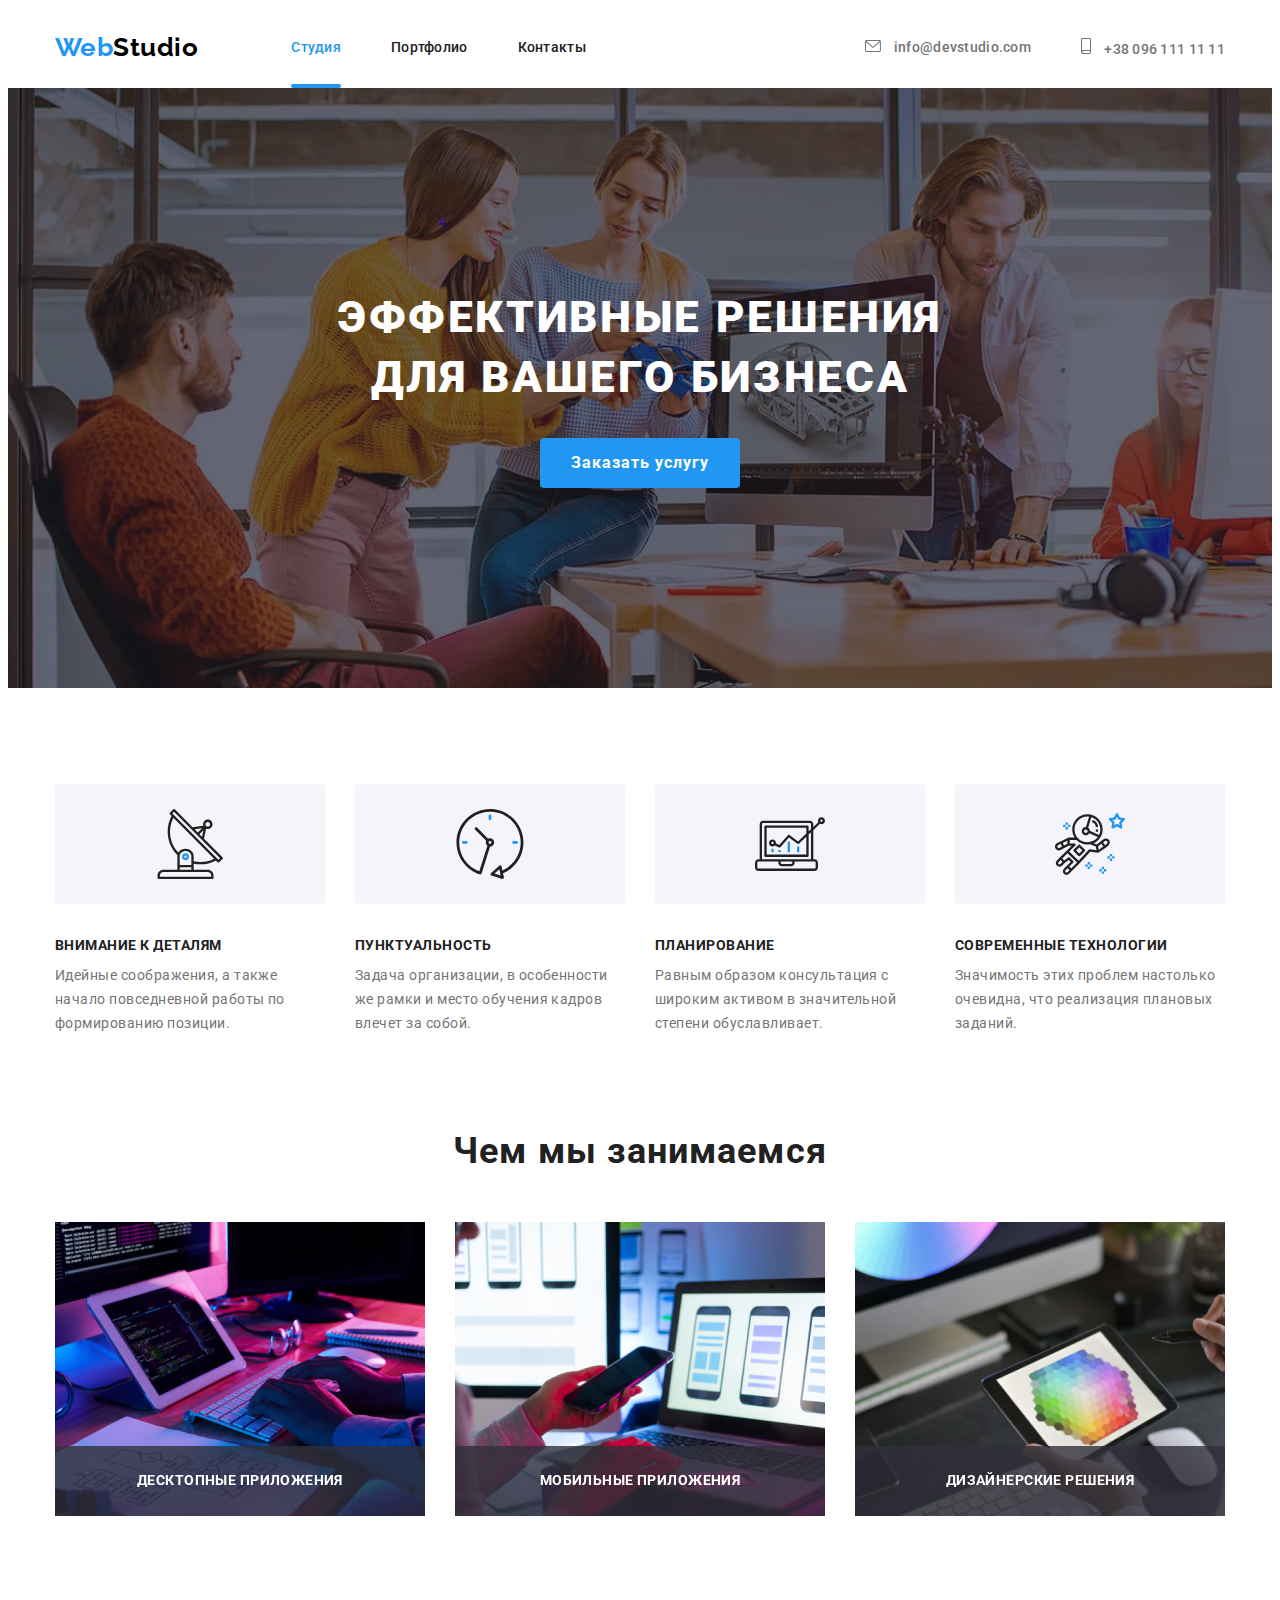
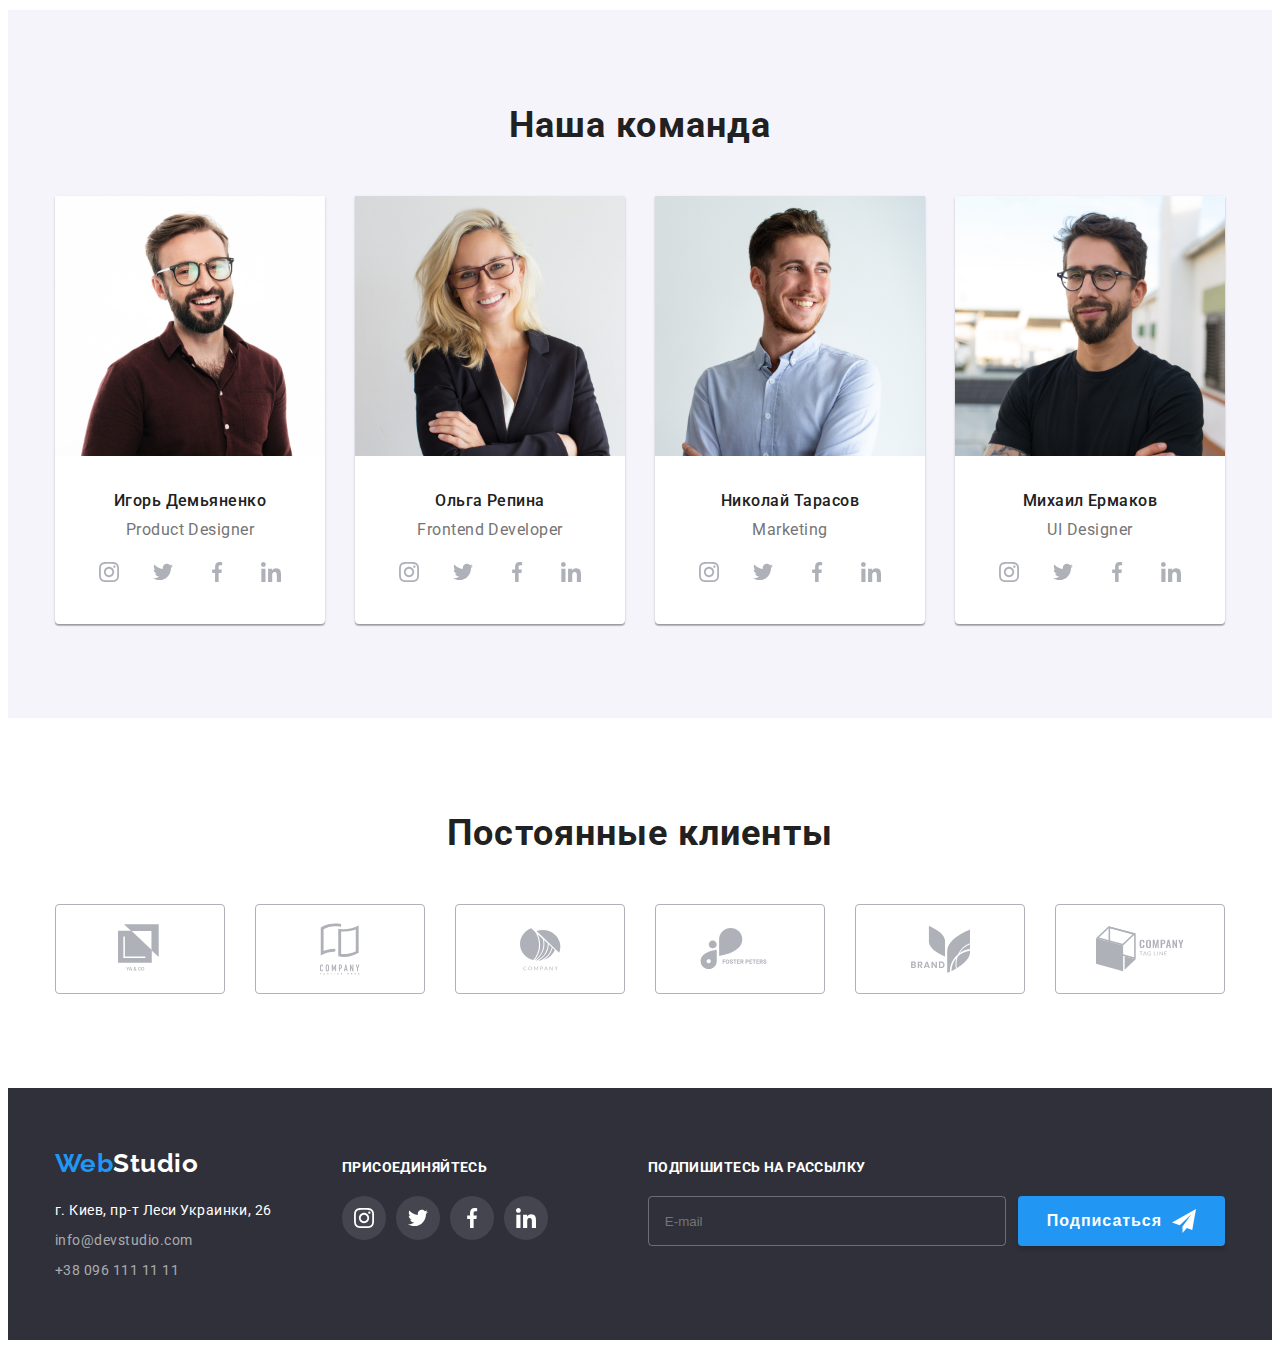
==== commit 47778cec: "Добавляет классы в хедер по БЭМу" ====
--- a/index.html
+++ b/index.html
@@ -21,37 +21,37 @@
     <!-- шапка с навигацией -->
 
     <header class="header">
-      <div class="container header-style">
-        <nav class="nav-flex">
-          <a href="./index.html" class="logo"
-            >Web<span class="h-studio">Studio</span></a
+      <div class="container header-container">
+        <nav class="navigation">
+          <a href="./index.html" class="navigation-logo"
+            >Web<span class="navigation-text">Studio</span></a
           >
-          <ul class="site-nav">
-            <li class="item">
-              <a href="./index.html" class="header-link current">Студия</a>
-            </li>
-            <li class="item">
+          <ul class="navigation-list">
+            <li class="navigation-item">
+              <a href="./index.html" class="header-link navigation-current">Студия</a>
+            </li>
+            <li class="navigation-item">
               <a href="./portfolio.html" class="header-link">Портфолио</a>
             </li>
-            <li class="item"><a href="#" class="header-link">Контакты</a></li>
+            <li class="navigation-item"><a href="#" class="header-link">Контакты</a></li>
           </ul>
         </nav>
 
-        <ul class="container-contacts">
-          <li class="item">
+        <ul class="contacts">
+          <li class="contacts-item">
             <a
               href="mailto:info@devstudio.com"
-              class="header-link contact-me mail"
+              class="contacts-link mail"
             >
-              <svg class="header-icon" width="16" height="12">
+              <svg class="contacts-icon" width="16" height="12">
                 <use href="./images/icons/symbol-defs.svg#mail"></use>
               </svg>
               info@devstudio.com</a
             >
           </li>
-          <li class="item">
-            <a href="tel:+380961111111" class="header-link contact-me tel">
-              <svg class="header-icon" width="10" height="16">
+          <li class="contacts-item">
+            <a href="tel:+380961111111" class="contacts-link tel">
+              <svg class="contacts-icon" width="10" height="16">
                 <use href="./images/icons/symbol-defs.svg#smartphone"></use>
               </svg>
               +38 096 111 11 11</a
@@ -516,7 +516,7 @@
     <footer class="footer">
       <div class="container">
         <div class="adress-box">
-          <a href="./index.html" class="logo"
+          <a href="./index.html" class="foter-logo"
             >Web<span class="f-studio">Studio</span></a
           >
           <address class="adress">
--- a/css/styles.css
+++ b/css/styles.css
@@ -73,12 +73,18 @@
 
 /* хедер */
 /* стилизация лого */
-.header > .container {
+
+.header-container {
   display: flex;
   align-items: center;
 }
 
-.logo {
+.navigation {
+  display: flex;
+  align-items: center;
+}
+
+.navigation-logo {
   color: var(--accent-color);
   font-family: Raleway;
 
@@ -87,21 +93,18 @@
   line-height: 1.2;
   margin-right: 93px;
 }
-.h-studio {
+
+.navigation-text {
   color: #000000;
 }
-.f-studio {
-  color: #ffffff;
-}
+
 /* навигация */
-.nav-flex {
-  display: flex;
-  align-items: center;
-}
-.site-nav {
-  display: flex;
-}
-.site-nav > .item:not(:last-child) {
+
+.navigation-list {
+  display: flex;
+}
+
+.navigation-item:not(:last-child) {
   margin-right: 50px;
 }
 
@@ -111,11 +114,17 @@
   transition: color var(--animation-duration) var(--animation-type);
 }
 
-.site-nav .header-link {
+.header-link {
   position: relative;
-}
-
-.site-nav .header-link::after {
+  color: var(--secondary-text-color);
+
+  font-weight: 500;
+  font-size: 14px;
+  line-height: 1.14;
+  letter-spacing: 0.02em;
+}
+
+.header-link::after {
   content: '';
 
   position: absolute;
@@ -134,53 +143,43 @@
   transition: opacity var(--animation-duration) var(--animation-type);
 }
 
-.current.header-link::after,
-.site-nav .header-link:focus::after,
-.site-nav .header-link:hover::after {
+.navigation-current::after,
+.header-link:focus::after,
+.header-link:hover::after {
   opacity: 1;
 }
 
-.site-nav a {
-  color: var(--secondary-text-color);
-
-  font-weight: 500;
-  font-size: 14px;
-  line-height: 1.14;
-  letter-spacing: 0.02em;
-
-  /* background-color: tomato; */
-}
-
-.site-nav .current {
+.navigation-current {
   color: var(--accent-color);
 }
 
-.site-nav a:hover,
-.site-nav a:focus {
+.header-link:hover,
+.header-link:focus {
   cursor: pointer;
   color: var(--accent-color);
 }
 
 /* контакты хедер */
 
-.container-contacts {
+.contacts {
   display: flex;
   margin-left: auto;
   margin-right: 0;
   align-items: center;
 }
 
-.container-contacts .item {
+.contacts-item {
   display: flex;
   align-items: center;
   /* fill: currentColor; */
 }
 
-.header-icon {
+.contacts-icon {
   margin-right: 10px;
   fill: currentColor;
 }
-.contact-me {
+
+.contacts-link {
   color: var(--main-text-color);
 
   font-weight: 500;
@@ -199,8 +198,8 @@
   margin-left: 0;
 }
 
-.contact-me:hover,
-.contact-me:focus {
+.contacts-link:hover,
+.contacts-link:focus {
   cursor: pointer;
   color: var(--accent-color);
 }
@@ -715,6 +714,19 @@
   align-items: flex-start;
 }
 
+.foter-logo {
+  color: var(--accent-color);
+  font-family: Raleway;
+
+  font-weight: 700;
+  font-size: 26px;
+  line-height: 1.2;
+  /* margin-right: 93px; */
+}
+
+.f-studio {
+  color: #ffffff;
+}
 .adress {
   display: flex;
   flex-direction: column;
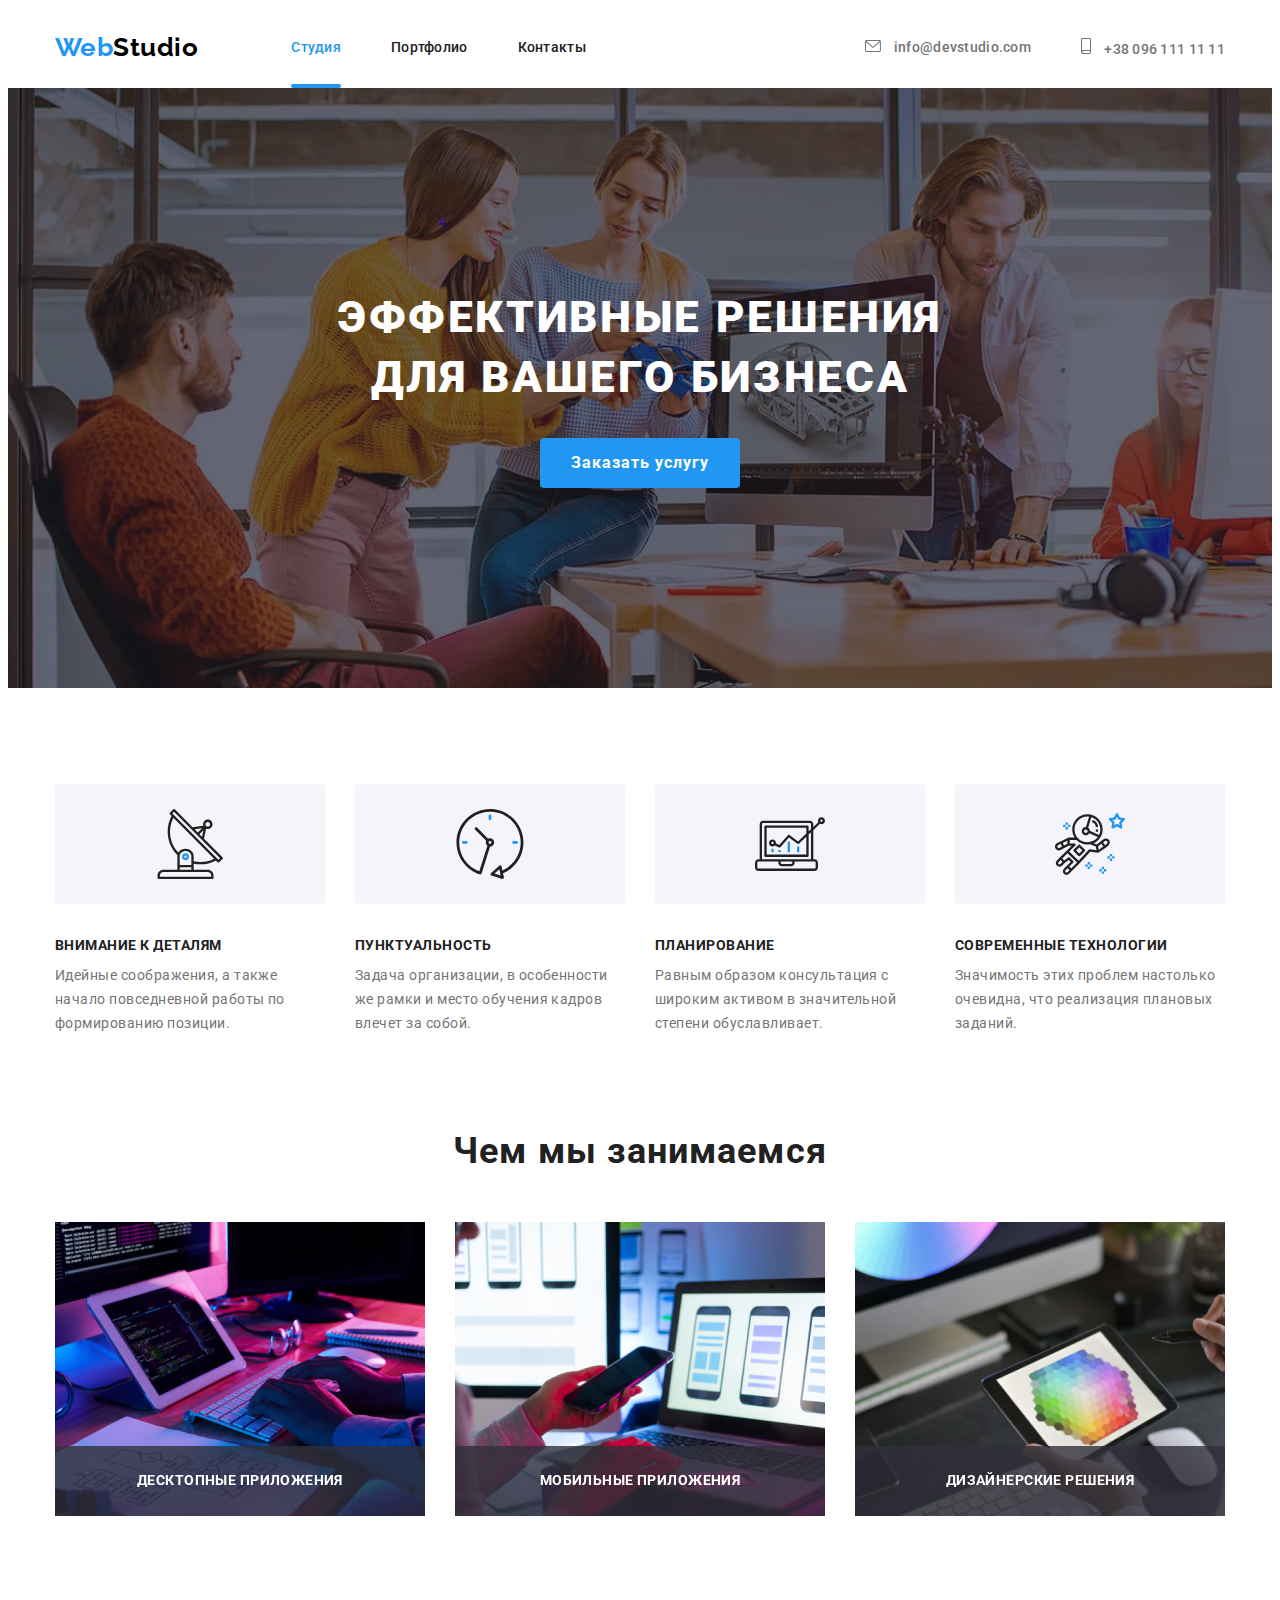
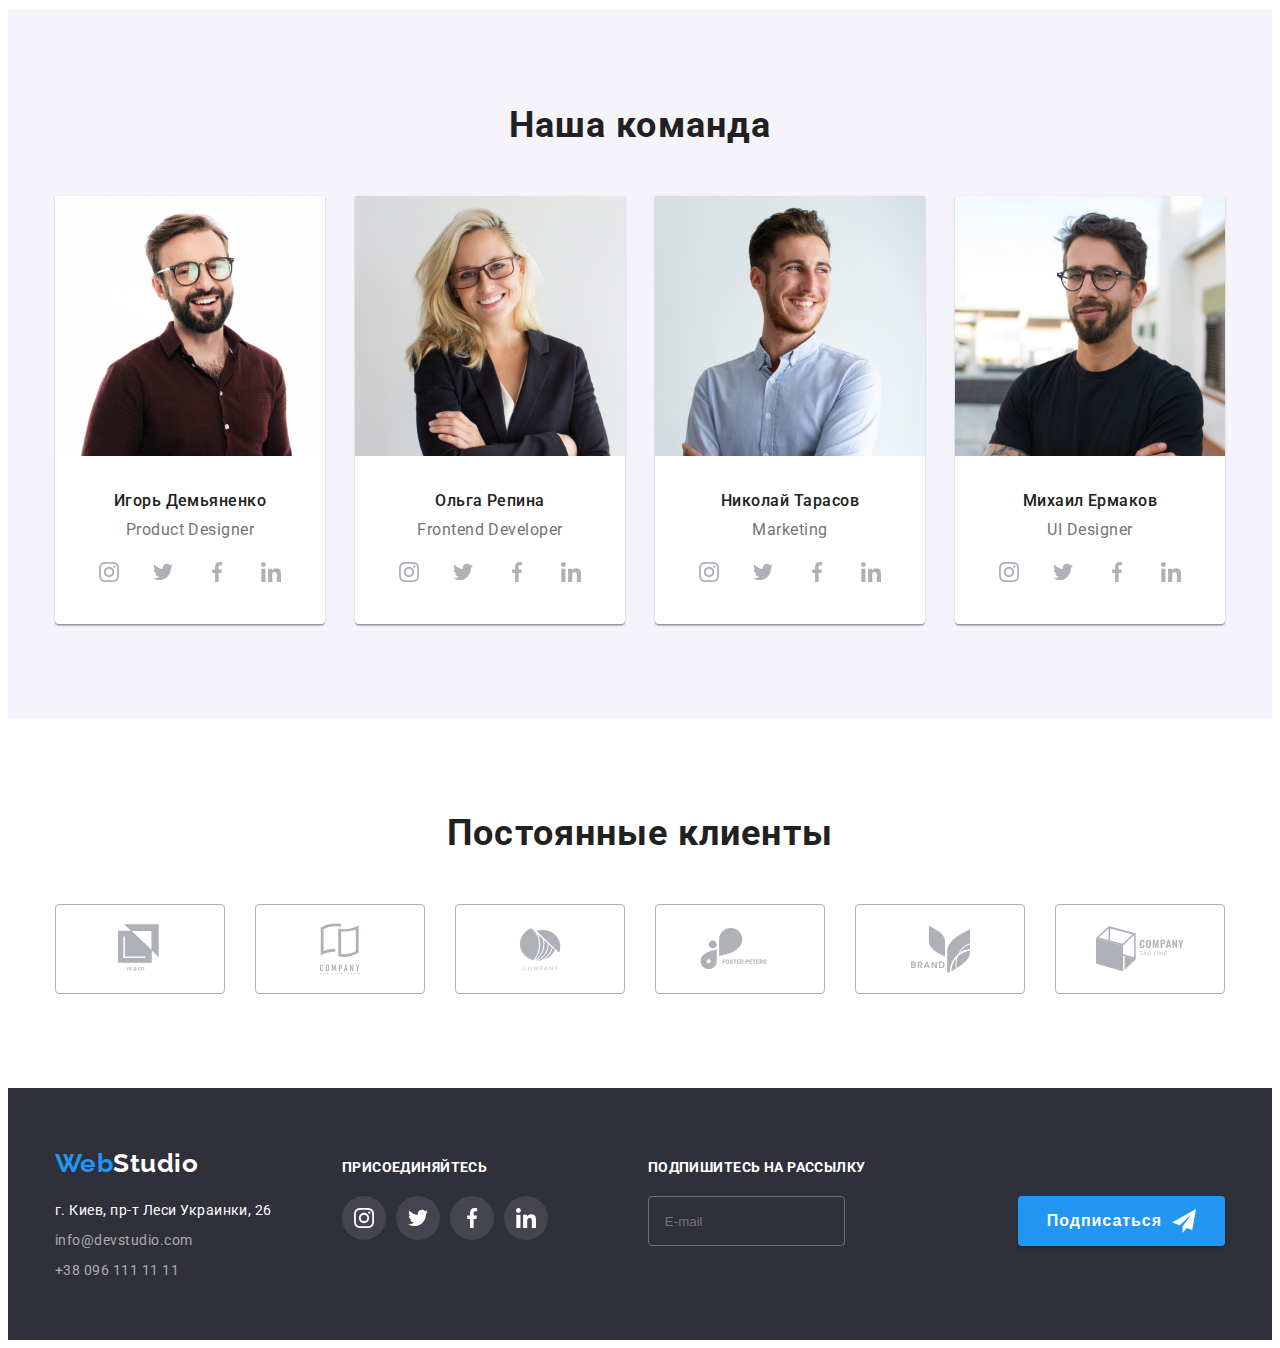
==== commit 6931ece5: "lизменяет имена клсов в герое и модалке типа по БЭМу" ====
--- a/index.html
+++ b/index.html
@@ -65,24 +65,24 @@
       <!--раздел-герой-->
       <section class="hero">
         <div class="hero-bg-img">
-          <div class="container">
+          <div class="hero-container">
             <h1 class="hero-title">Эффективные решения для вашего бизнеса</h1>
-            <button type="button" class="button" data-modal-open>
+            <button type="button" class="hero-button" data-modal-open>
               Заказать услугу
             </button>
           </div>
         </div>
         <div class="backdrop is-hidden" data-modal>
           <div class="modal">
-            <button class="close-modal" data-modal-close>&#10006</button>
-            <h2 class="title">Оставьте свои данные, мы вам перезвоним</h2>
+            <button class="modal-close" data-modal-close>&#10006</button>
+            <h2 class="modal-title">Оставьте свои данные, мы вам перезвоним</h2>
             <form class="modal-form">
               <ul class="list">
                 <li class="item">
                   <label for="usarname"
                     ><span class="form-name">Имя</span>
                   <div class="icon-position">
-                    <input class="input"
+                    <input class="modal-input"
                       type="text"
                       name="username"
                       autocomplete="off"
@@ -98,7 +98,7 @@
                   <label for="telephone"
                     ><span class="form-name">Телефон</span>
                   <div class="icon-position">
-                    <input class="input"
+                    <input class="modal-input"
                       type="tel"
                       name="tel"
                       autocomplete="off"
@@ -114,7 +114,7 @@
                   <label for="email"
                     ><span class="form-name">Почта</span>
                   <div class="icon-position">
-                    <input class="input" type="email" name="email" id="email" />
+                    <input class="modal-input" type="email" name="email" id="email" />
                     <svg class="modal-icon" width="18" height="18">
                       <use href="./images/icons/symbol-defs.svg#email-black ">
                       </use></svg>
@@ -124,7 +124,7 @@
                 <li class="item">
                   <label><span class="form-name">Комментарий</span>
                   <div class="icon-position">
-                    <textarea class="input textarea"
+                    <textarea class="modal-input textarea"
                       name="coment"
                       rows="5"
                       placeholder="Введите текст"
@@ -137,10 +137,10 @@
               <label for="conditions">
                 <input class="checkbox visually-hidden" type="checkbox" name="conditions" id="conditions" >
                 <span class="form-name ghost-icon">Соглашаюсь с рассылкой и принимаю
-                  <a class="link" href="/">Условия договора</a>
+                  <a class="modal-link" href="/">Условия договора</a>
                 </span>
               </label>
-              <button class="submit-btn" type="submit"><span class="text">Отправить</span></button>
+              <button class="modal-button" type="submit"><span class="modal-button-text">Отправить</span></button>
               </div>
             </form>
           </div>
--- a/css/styles.css
+++ b/css/styles.css
@@ -63,13 +63,6 @@
   text-align: center;
   letter-spacing: 0.03em;
 }
-/* основной цвет текста 757575, 100 % */
-/* вторичный цвет текста 212121, 100 % */
-/* акцент 2196F3, 100 % */
-/* лого хедер 000000, 100 % */
-
-/* фон FFFFFF, 100% */
-/* футер + герой 2F303A, 100% */
 
 /* хедер */
 /* стилизация лого */
@@ -171,7 +164,6 @@
 .contacts-item {
   display: flex;
   align-items: center;
-  /* fill: currentColor; */
 }
 
 .contacts-icon {
@@ -206,10 +198,10 @@
 
 /* герой */
 .hero {
-  /* background-color: #2f303a; */
   background-color: #c4c4c4;
   color: #ffffff;
 }
+
 .hero-bg-img {
   max-width: 1600px;
   height: 600px;
@@ -223,7 +215,7 @@
   margin-left: auto;
 }
 
-.hero .container {
+.hero-container {
   text-align: center;
   padding-top: 200px;
   padding-bottom: 200px;
@@ -240,7 +232,7 @@
   width: 696px;
 }
 
-.button {
+.hero-button {
   width: 200px;
   height: 50px;
   border-radius: 4px;
@@ -291,7 +283,7 @@
   border-radius: 4px;
 }
 
-.close-modal {
+.modal-close {
   margin-top: 8px;
   margin-right: 8px;
   margin-left: auto;
@@ -306,15 +298,13 @@
   transition: color var(--animation-duration) var(--animation-type);
 }
 
-.close-modal:hover,
-.close-modal:focus {
+.modal-close:hover,
+.modal-close:focus {
   color: var(--accent-color);
 }
 
-.modal .title {
+.modal-title {
   margin-top: 2px;
-  /* margin-left: 40px;
-  margin-right: 40px; */
   font-weight: 700;
   font-size: 20px;
   line-height: 1.15;
@@ -354,7 +344,7 @@
   transition: fill var(--animation-duration) var(--animation-type);
 }
 
-.input {
+.modal-input {
   display: block;
 
   width: 100%;
@@ -367,9 +357,9 @@
   transition: border var(--animation-duration) var(--animation-type);
 }
 
-.item:focus-within .input,
+.item:focus-within .modal-input,
 .item:focus-within .modal-icon,
-.item:hover .input,
+.item:hover .modal-input,
 .item:hover .modal-icon {
   cursor: pointer;
   border-color: var(--accent-color);
@@ -402,7 +392,7 @@
   color: var(--main-text-color);
 }
 
-.form-name .link {
+.modal-link {
   color: var(--accent-color);
   text-decoration: underline;
 }
@@ -427,7 +417,7 @@
   margin-top: 20px;
 }
 
-.submit-btn {
+.modal-button {
   margin-top: 30px;
   background-color: var(--accent-color);
   box-shadow: 0px 4px 4px rgba(0, 0, 0, 0.15);
@@ -435,7 +425,7 @@
   border: none;
 }
 
-.submit-btn .text {
+.modal-button-text {
   display: block;
   font-weight: 700;
   font-size: 16px;
@@ -462,7 +452,6 @@
 
 .section-features {
   padding-top: 96px;
-  /* padding-bottom: 94px; */
 }
 
 .features-list {
@@ -523,12 +512,6 @@
   padding-bottom: 94px;
 }
 
-/* .container > .what-we-do {
-  width: 376px;
-  margin-left: auto;
-  margin-right: auto;
-} */
-
 .description-list {
   display: flex;
   margin-top: 50px;
@@ -570,12 +553,6 @@
   padding-bottom: 94px;
 }
 
-/* .container .team {
-  width: 264px;
-  margin-left: auto;
-  margin-right: auto;
-} */
-
 .ot-list {
   display: flex;
   justify-content: space-around;
@@ -619,7 +596,6 @@
 
 .social-list {
   display: flex;
-  /* width: 270px; */
   padding: 0;
   margin: 0;
 }
@@ -721,7 +697,6 @@
   font-weight: 700;
   font-size: 26px;
   line-height: 1.2;
-  /* margin-right: 93px; */
 }
 
 .f-studio {
@@ -765,7 +740,6 @@
 
 .footer-social {
   margin-left: 70px;
-  /* margin-top: 12px; */
 }
 
 .footer-social .social-list {
@@ -826,8 +800,6 @@
   align-items: center;
   text-align: center;
 
-  /* width: 200px;
-  height: 50px; */
   border-radius: 4px;
   border: none;
   cursor: pointer;
@@ -903,12 +875,10 @@
 /* портфолио */
 
 .portfolio-list {
-  /* margin-top: 50px; */
   display: flex;
   flex-wrap: wrap;
   margin-right: -30px;
   margin-top: -30px;
-  /* justify-content: space-around; */
 }
 
 .portfolio-list .item {
@@ -962,10 +932,6 @@
     0px 4px 4px 0px rgba(0, 0, 0, 0.06), 0px 1px 1px 0px rgba(0, 0, 0, 0.12);
 }
 
-/* .portfolio-list .item:not(:nth-child(-n + 3)) {
-  margin-top: 30px;
-} */
-
 .item-description {
   border-right: 1px solid #eeeeee;
   border-bottom: 1px solid #eeeeee;
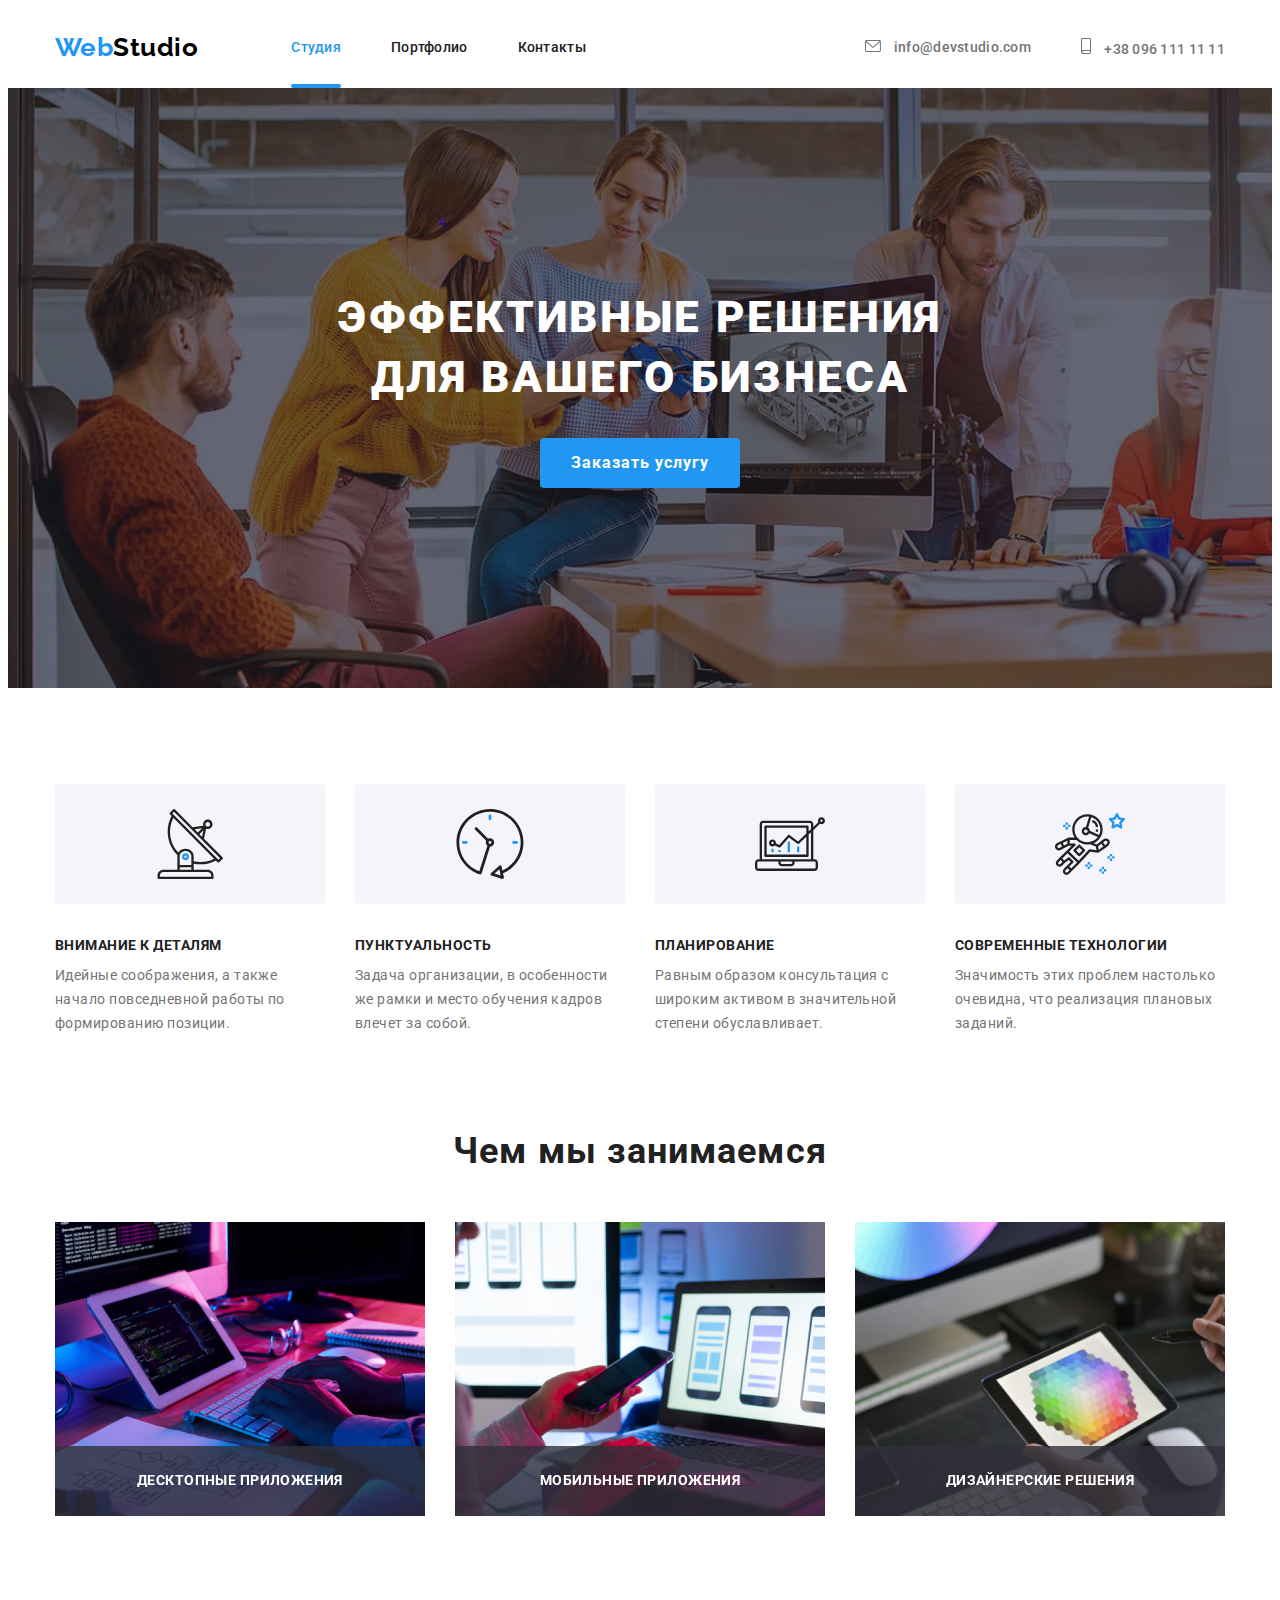
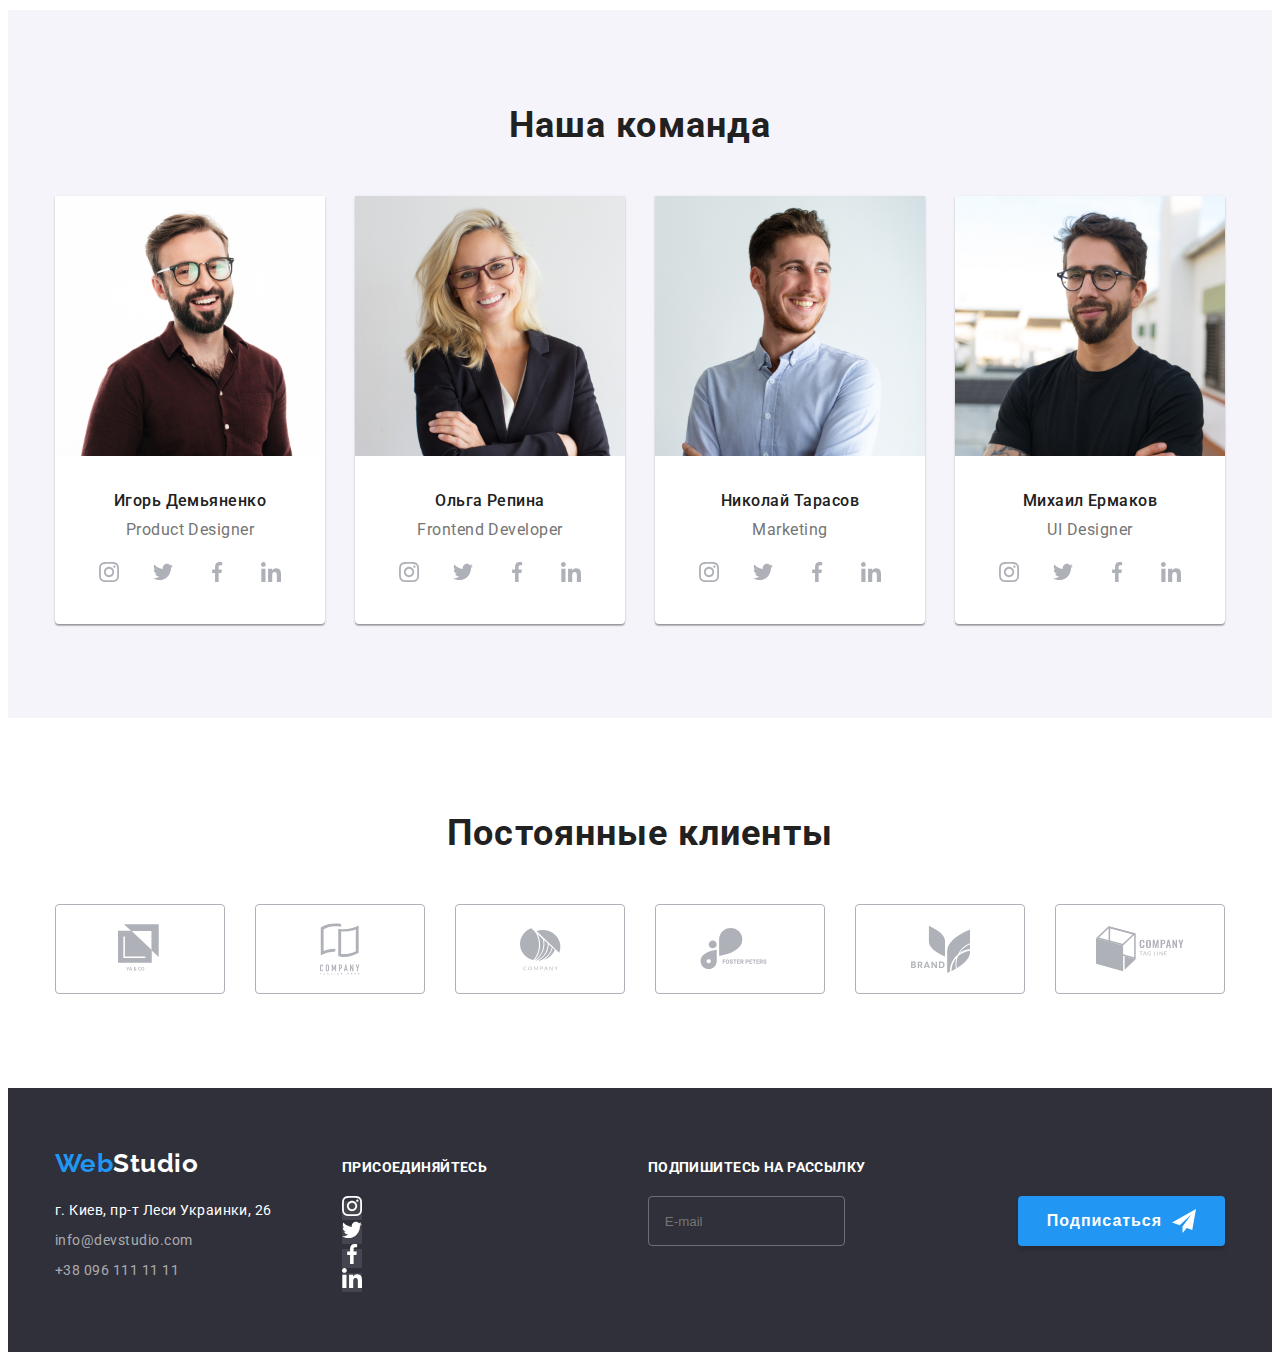
==== commit 455ce171: "изменяет имена класов в 3 секциях по БЭМу" ====
--- a/index.html
+++ b/index.html
@@ -148,34 +148,34 @@
       </section>
 
       <!--особенности-->
-      <section class="section section-features">
+      <section class="features">
         <div class="container">
           <h2 class="section-title visually-hidden">Особенности</h2>
           <ul class="features-list">
-            <li class="item antena">
-              <h3 class="title">Внимание к деталям</h3>
-              <p class="text">
+            <li class="features-item antena">
+              <h3 class="features-title">Внимание к деталям</h3>
+              <p class="features-text">
                 Идейные соображения, а также начало повседневной работы по
                 формированию позиции.
               </p>
             </li>
-            <li class="item clock">
-              <h3 class="title">Пунктуальность</h3>
-              <p class="text">
+            <li class="features-item clock">
+              <h3 class="features-title">Пунктуальность</h3>
+              <p class="features-text">
                 Задача организации, в особенности же рамки и место обучения
                 кадров влечет за собой.
               </p>
             </li>
-            <li class="item diagram">
-              <h3 class="title">Планирование</h3>
-              <p class="text">
+            <li class="features-item diagram">
+              <h3 class="features-title">Планирование</h3>
+              <p class="features-text">
                 Равным образом консультация с широким активом в значительной
                 степени обуславливает.
               </p>
             </li>
-            <li class="item astronaut">
-              <h3 class="title">Современные технологии</h3>
-              <p class="text">
+            <li class="features-item astronaut">
+              <h3 class="features-title">Современные технологии</h3>
+              <p class="features-text">
                 Значимость этих проблем настолько очевидна, что реализация
                 плановых заданий.
               </p>
@@ -185,38 +185,38 @@
       </section>
 
       <!--чем-мы-занимаемся-->
-      <section class="section work-description">
+      <section class="occupation">
         <div class="container">
-          <h2 class="section-title what-we-do">Чем мы занимаемся</h2>
-          <ul class="description-list">
-            <li class="item">
+          <h2 class="section-title">Чем мы занимаемся</h2>
+          <ul class="occupation-list">
+            <li class="occupation-item">
               <img
                 src="./images/what-we-do/box_1.jpg"
                 alt="програмист работает за рабочим столом, крупный план"
                 width="370"
               />
-              <div class="overlay">
-                <p class="text">Десктопные приложения</p>
+              <div class="occupation-overlay">
+                <p class="occupation-text">Десктопные приложения</p>
               </div>
             </li>
-            <li class="item">
+            <li class="occupation-item">
               <img
                 src="./images/what-we-do/box_2.jpg"
                 alt="веб дизайнер разрабатывает интерфейс программы для мобильного приложения"
                 width="370"
               />
-              <div class="overlay">
-                <p class="text">Мобильные приложения</p>
+              <div class="occupation-overlay">
+                <p class="occupation-text">Мобильные приложения</p>
               </div>
             </li>
-            <li class="item">
+            <li class="occupation-item">
               <img
                 src="./images/what-we-do/box_3.jpg"
                 alt="веб дизайнер выбирает цвет на графическом планшете"
                 width="370"
               />
-              <div class="overlay">
-                <p class="text">Дизайнерские решения</p>
+              <div class="occupation-overlay">
+                <p class="occupation-text">Дизайнерские решения</p>
               </div>
             </li>
           </ul>
@@ -224,22 +224,22 @@
       </section>
 
       <!--наша-команда-->
-      <section class="our-team">
+      <section class="team">
         <div class="container">
-          <h2 class="section-title team">Наша команда</h2>
-          <ul class="ot-list">
-            <li class="item">
+          <h2 class="section-title">Наша команда</h2>
+          <ul class="team-list">
+            <li class="team-item">
               <img
                 src="./images/our-team/Игорь_Демьяненко.jpg"
                 alt="белый улыбающийся мужчина в очках, брюнет тридцати лет с бородой"
                 width="270"
               />
-              <h3 class="title">Игорь Демьяненко</h3>
-              <p class="position">Product Designer</p>
-              <ul class="social-list">
-                <li class="list">
-                  <a
-                    class="icon-link"
+              <h3 class="team-title">Игорь Демьяненко</h3>
+              <p class="team-position">Product Designer</p>
+              <ul class="social">
+                <li class="social-item">
+                  <a
+                    class="social-link"
                     aria-label="instagram"
                     href="https://www.instagram.com/sviatoslav.vakarchuk/?hl=uk"
                   >
@@ -250,9 +250,9 @@
                     </svg>
                   </a>
                 </li>
-                <li class="list">
-                  <a
-                    class="icon-link"
+                <li class="social-item">
+                  <a
+                    class="social-link"
                     aria-label="twitter"
                     href="https://twitter.com/s_vakarchuk?ref_src=twsrc%5Egoogle%7Ctwcamp%5Eserp%7Ctwgr%5Eauthor"
                   >
@@ -261,9 +261,9 @@
                     </svg>
                   </a>
                 </li>
-                <li class="list">
-                  <a
-                    class="icon-link"
+                <li class="social-item">
+                  <a
+                    class="social-link"
                     aria-label="facebook"
                     href="https://www.facebook.com/sviatoslav.vakarchuk/"
                   >
@@ -272,9 +272,9 @@
                     </svg>
                   </a>
                 </li>
-                <li class="list">
-                  <a
-                    class="icon-link"
+                <li class="social-item">
+                  <a
+                    class="social-link"
                     aria-label="linkedin"
                     href="https://ua.linkedin.com/"
                   >
@@ -285,18 +285,18 @@
                 </li>
               </ul>
             </li>
-            <li class="item">
+            <li class="team-item">
               <img
                 src="./images/our-team/Ольга_Репина.jpg"
                 alt="белая улыбающаяся женщина в очках, блондинка тридцати лет"
                 width="270"
               />
-              <h3 class="title">Ольга Репина</h3>
-              <p class="position">Frontend Developer</p>
-              <ul class="social-list">
-                <li class="list">
-                  <a
-                    class="icon-link"
+              <h3 class="team-title">Ольга Репина</h3>
+              <p class="team-position">Frontend Developer</p>
+              <ul class="social">
+                <li class="social-item">
+                  <a
+                    class="social-link"
                     aria-label="instagram"
                     href="https://www.instagram.com/sviatoslav.vakarchuk/?hl=uk"
                   >
@@ -307,9 +307,9 @@
                     </svg>
                   </a>
                 </li>
-                <li class="list">
-                  <a
-                    class="icon-link"
+                <li class="social-item">
+                  <a
+                    class="social-link"
                     aria-label="twitter"
                     href="https://twitter.com/s_vakarchuk?ref_src=twsrc%5Egoogle%7Ctwcamp%5Eserp%7Ctwgr%5Eauthor"
                   >
@@ -318,9 +318,9 @@
                     </svg>
                   </a>
                 </li>
-                <li class="list">
-                  <a
-                    class="icon-link"
+                <li class="social-item">
+                  <a
+                    class="social-link"
                     aria-label="facebook"
                     href="https://www.facebook.com/sviatoslav.vakarchuk/"
                   >
@@ -329,9 +329,9 @@
                     </svg>
                   </a>
                 </li>
-                <li class="list">
-                  <a
-                    class="icon-link"
+                <li class="social-item">
+                  <a
+                    class="social-link"
                     aria-label="linkedin"
                     href="https://ua.linkedin.com/"
                   >
@@ -342,18 +342,18 @@
                 </li>
               </ul>
             </li>
-            <li class="item">
+            <li class="team-item">
               <img
                 src="./images/our-team/Николай_Тарасов.jpg"
                 alt="белый улыбающийся мужчинах, брюнет тридцати лет с бородой"
                 width="270"
               />
-              <h3 class="title">Николай Тарасов</h3>
-              <p class="position">Marketing</p>
-              <ul class="social-list">
-                <li class="list">
-                  <a
-                    class="icon-link"
+              <h3 class="team-title">Николай Тарасов</h3>
+              <p class="team-position">Marketing</p>
+              <ul class="social">
+                <li class="social-item">
+                  <a
+                    class="social-link"
                     aria-label="instagram"
                     href="https://www.instagram.com/sviatoslav.vakarchuk/?hl=uk"
                   >
@@ -364,9 +364,9 @@
                     </svg>
                   </a>
                 </li>
-                <li class="list">
-                  <a
-                    class="icon-link"
+                <li class="social-item">
+                  <a
+                    class="social-link"
                     aria-label="twitter"
                     href="https://twitter.com/s_vakarchuk?ref_src=twsrc%5Egoogle%7Ctwcamp%5Eserp%7Ctwgr%5Eauthor"
                   >
@@ -375,9 +375,9 @@
                     </svg>
                   </a>
                 </li>
-                <li class="list">
-                  <a
-                    class="icon-link"
+                <li class="social-item">
+                  <a
+                    class="social-link"
                     aria-label="facebook"
                     href="https://www.facebook.com/sviatoslav.vakarchuk/"
                   >
@@ -386,9 +386,9 @@
                     </svg>
                   </a>
                 </li>
-                <li class="list">
-                  <a
-                    class="icon-link"
+                <li class="social-item">
+                  <a
+                    class="social-link"
                     aria-label="linkedin"
                     href="https://ua.linkedin.com/"
                   >
@@ -399,18 +399,18 @@
                 </li>
               </ul>
             </li>
-            <li class="item">
+            <li class="team-item">
               <img
                 src="./images/our-team/Михаил_Ермаков.jpg"
                 alt="белый мужчина в очках, брюнет тридцати лет с бородой"
                 width="270"
               />
-              <h3 class="title">Михаил Ермаков</h3>
-              <p class="position">UI Designer</p>
-              <ul class="social-list">
-                <li class="list">
-                  <a
-                    class="icon-link"
+              <h3 class="team-title">Михаил Ермаков</h3>
+              <p class="team-position">UI Designer</p>
+              <ul class="social">
+                <li class="social-item">
+                  <a
+                    class="social-link"
                     aria-label="instagram"
                     href="https://www.instagram.com/sviatoslav.vakarchuk/?hl=uk"
                   >
@@ -421,9 +421,9 @@
                     </svg>
                   </a>
                 </li>
-                <li class="list">
-                  <a
-                    class="icon-link"
+                <li class="social-item">
+                  <a
+                    class="social-link"
                     aria-label="twitter"
                     href="https://twitter.com/s_vakarchuk?ref_src=twsrc%5Egoogle%7Ctwcamp%5Eserp%7Ctwgr%5Eauthor"
                   >
@@ -432,9 +432,9 @@
                     </svg>
                   </a>
                 </li>
-                <li class="list">
-                  <a
-                    class="icon-link"
+                <li class="social-item">
+                  <a
+                    class="social-link"
                     aria-label="facebook"
                     href="https://www.facebook.com/sviatoslav.vakarchuk/"
                   >
@@ -443,9 +443,9 @@
                     </svg>
                   </a>
                 </li>
-                <li class="list">
-                  <a
-                    class="icon-link"
+                <li class="social-item">
+                  <a
+                    class="social-link"
                     aria-label="linkedin"
                     href="https://ua.linkedin.com/"
                   >
@@ -529,14 +529,14 @@
         </div>
         <div class="footer-social">
           <p class="join-in-social">присоединяйтесь</p>
-          <ul class="social-list">
+          <ul class="f-social-list">
             <li class="list">
               <a
                 class="icon-link"
                 aria-label="instagram"
                 href="https://www.instagram.com/sviatoslav.vakarchuk/?hl=uk"
               >
-                <svg class="social-icon" width="20" height="20">
+                <svg class="f-social-icon" width="20" height="20">
                   <use href="./images/icons/symbol-defs.svg#instagram"></use>
                 </svg>
               </a>
@@ -547,7 +547,7 @@
                 aria-label="twitter"
                 href="https://twitter.com/s_vakarchuk?ref_src=twsrc%5Egoogle%7Ctwcamp%5Eserp%7Ctwgr%5Eauthor"
               >
-                <svg class="social-icon" width="20" height="20">
+                <svg class="f-social-icon" width="20" height="20">
                   <use href="./images/icons/symbol-defs.svg#twitter"></use>
                 </svg>
               </a>
@@ -558,7 +558,7 @@
                 aria-label="facebook"
                 href="https://www.facebook.com/sviatoslav.vakarchuk/"
               >
-                <svg class="social-icon" width="20" height="20">
+                <svg class="f-social-icon" width="20" height="20">
                   <use href="./images/icons/symbol-defs.svg#facebook"></use>
                 </svg>
               </a>
@@ -569,7 +569,7 @@
                 aria-label="linkedin"
                 href="https://ua.linkedin.com/"
               >
-                <svg class="social-icon" width="20" height="20">
+                <svg class="f-social-icon" width="20" height="20">
                   <use href="./images/icons/symbol-defs.svg#linkedin"></use>
                 </svg>
               </a>
--- a/css/styles.css
+++ b/css/styles.css
@@ -450,7 +450,7 @@
   margin: -1px;
 }
 
-.section-features {
+.features {
   padding-top: 96px;
 }
 
@@ -459,7 +459,7 @@
   text-align: left;
 }
 
-.features-list .item::before {
+.features-item::before {
   content: '';
   display: inline-block;
   background-color: #f5f4fa;
@@ -487,11 +487,11 @@
   background-image: url('../images/icons/astronaut.svg');
 }
 
-.features-list > .item:not(:last-child) {
+.features-item:not(:last-child) {
   margin-right: 30px;
 }
 
-.features-list .title {
+.features-title {
   color: var(--secondary-text-color);
   font-weight: 700;
   font-size: 14px;
@@ -499,7 +499,7 @@
   text-transform: uppercase;
 }
 
-.features-list .text {
+.features-text {
   font-weight: 400;
   font-size: 14px;
   line-height: 1.71;
@@ -507,22 +507,22 @@
 }
 
 /* чем мы занимаемся */
-.work-description {
+.occupation {
   padding-top: 94px;
   padding-bottom: 94px;
 }
 
-.description-list {
+.occupation-list {
   display: flex;
   margin-top: 50px;
 }
 
-.description-list .item {
+.occupation-item {
   position: relative;
   width: 370px;
 }
 
-.overlay .text {
+.occupation-text {
   font-weight: bold;
   font-size: 14px;
   line-height: 1.14;
@@ -532,7 +532,7 @@
   color: #ffffff;
 }
 
-.description-list .overlay {
+.occupation-overlay {
   position: absolute;
   left: 0;
   bottom: 0;
@@ -542,34 +542,34 @@
   background-color: rgba(47, 48, 58, 0.8);
 }
 
-.description-list .item:not(:last-child) {
+.occupation-item:not(:last-child) {
   margin-right: 30px;
 }
 
 /* наша команда */
-.our-team {
+.team {
   background-color: #f5f4fa;
   padding-top: 94px;
   padding-bottom: 94px;
 }
 
-.ot-list {
+.team-list {
   display: flex;
   justify-content: space-around;
   margin-top: 50px;
 }
 
-.ot-list .item {
+.team-item {
   background-color: #fff;
   border-radius: 0 0 4px 4px;
   box-shadow: 0px 1px 3px rgba(0, 0, 0, 0.12), 0px 1px 1px rgba(0, 0, 0, 0.14),
     0px 2px 1px rgba(0, 0, 0, 0.2);
 }
-.ot-list .item:not(:last-child) {
+.team-item:not(:last-child) {
   margin-right: 30px;
 }
 
-.ot-list .title {
+.team-title {
   color: var(--secondary-text-color);
   font-weight: 500;
   font-size: 16px;
@@ -578,7 +578,8 @@
   margin-top: 30px;
   height: 19px;
 }
-.ot-list .position {
+
+.team-position {
   font-weight: 400;
   font-size: 16px;
   line-height: 1.9;
@@ -588,23 +589,22 @@
   height: 19px;
 }
 
-.item .social-list {
+.social {
   margin-left: 32px;
   margin-right: 32px;
   margin-bottom: 30px;
 }
 
-.social-list {
+.social {
   display: flex;
   padding: 0;
-  margin: 0;
-}
-
-.social-list .list:not(:last-child) {
+}
+
+.social-item:not(:last-child) {
   margin-right: 10px;
 }
 
-.icon-link {
+.social-link {
   display: inline-flex;
   align-items: center;
   justify-content: center;
@@ -622,8 +622,8 @@
   fill: currentColor;
 }
 
-.icon-link:hover,
-.icon-link:focus {
+.social-link:hover,
+.social-link:focus {
   background-color: var(--accent-color);
   color: #ffffff;
 }
@@ -742,7 +742,7 @@
   margin-left: 70px;
 }
 
-.footer-social .social-list {
+.footer-social .f-social-list {
   margin-top: 20px;
 }
 
@@ -752,7 +752,7 @@
   transition: background-color var(--animation-duration) var(--animation-type);
 }
 
-.social-icon {
+.f-social-icon {
   fill: currentColor;
 }
 
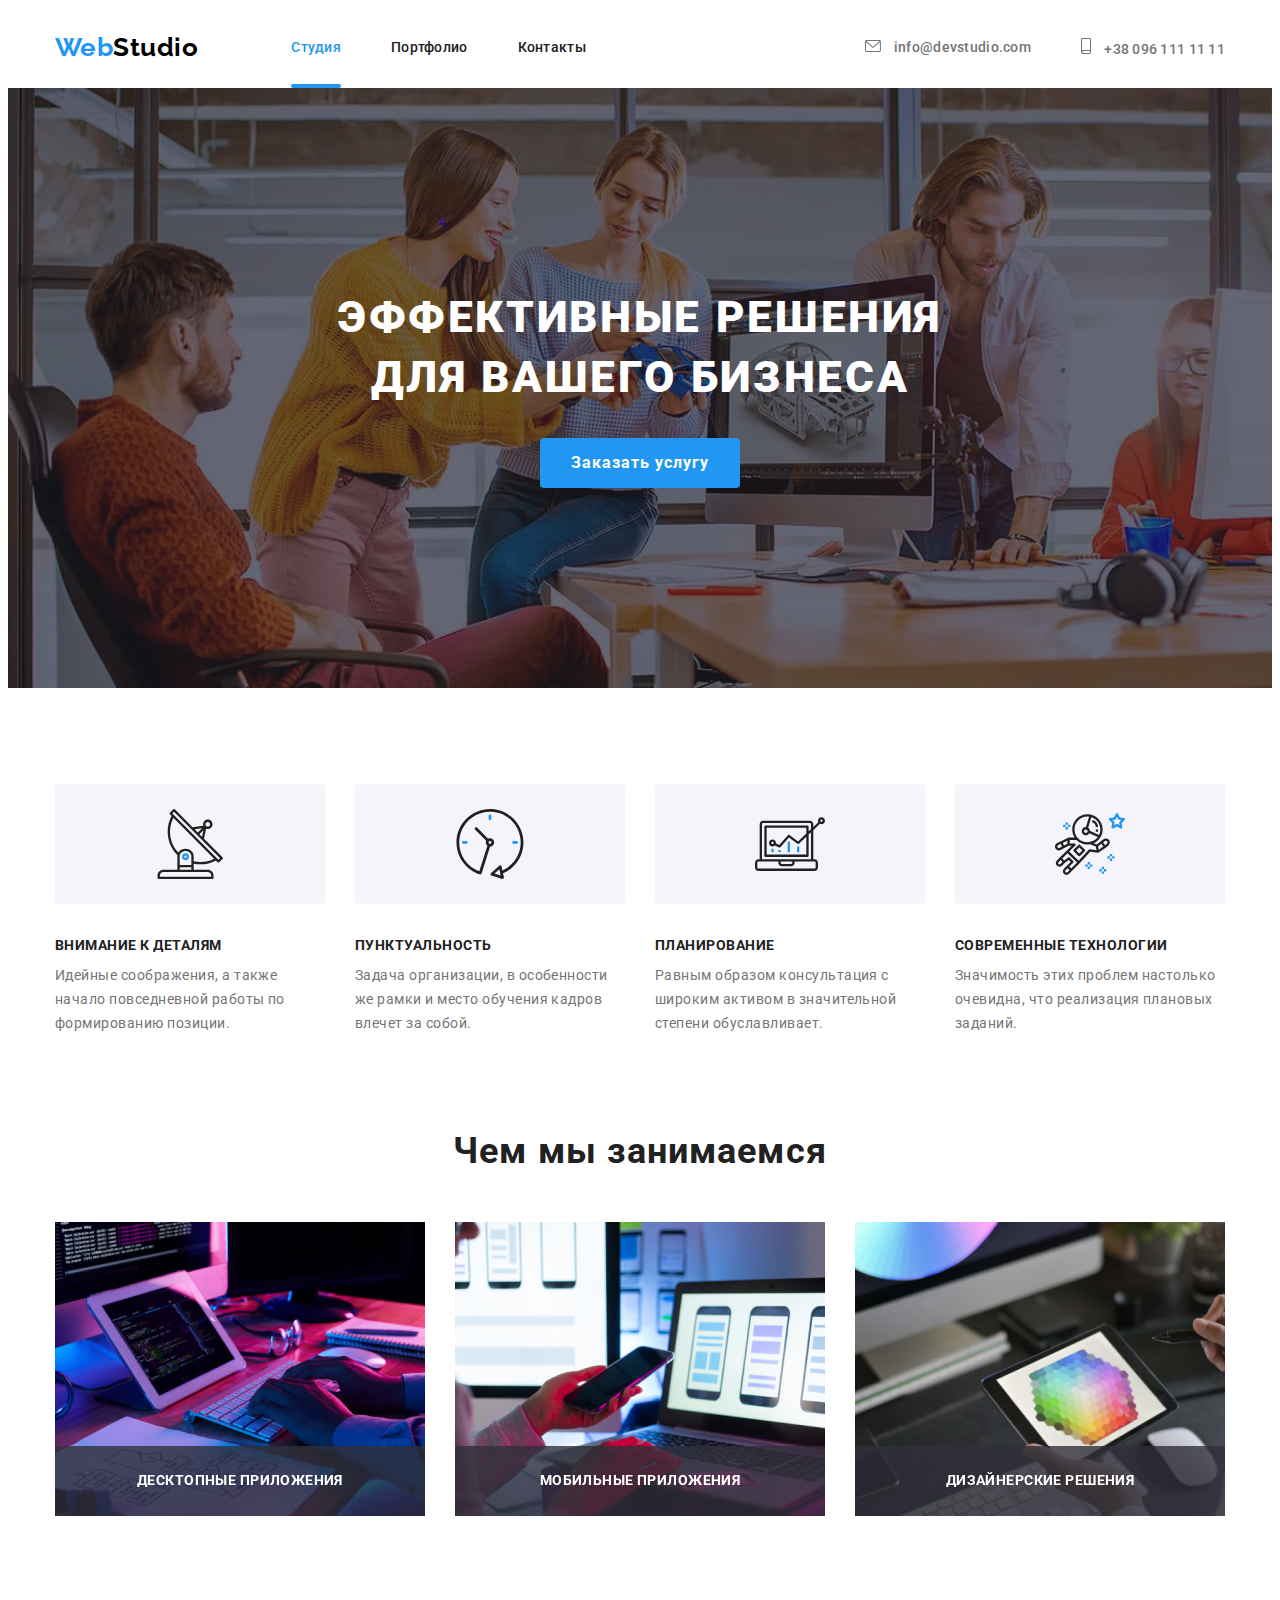
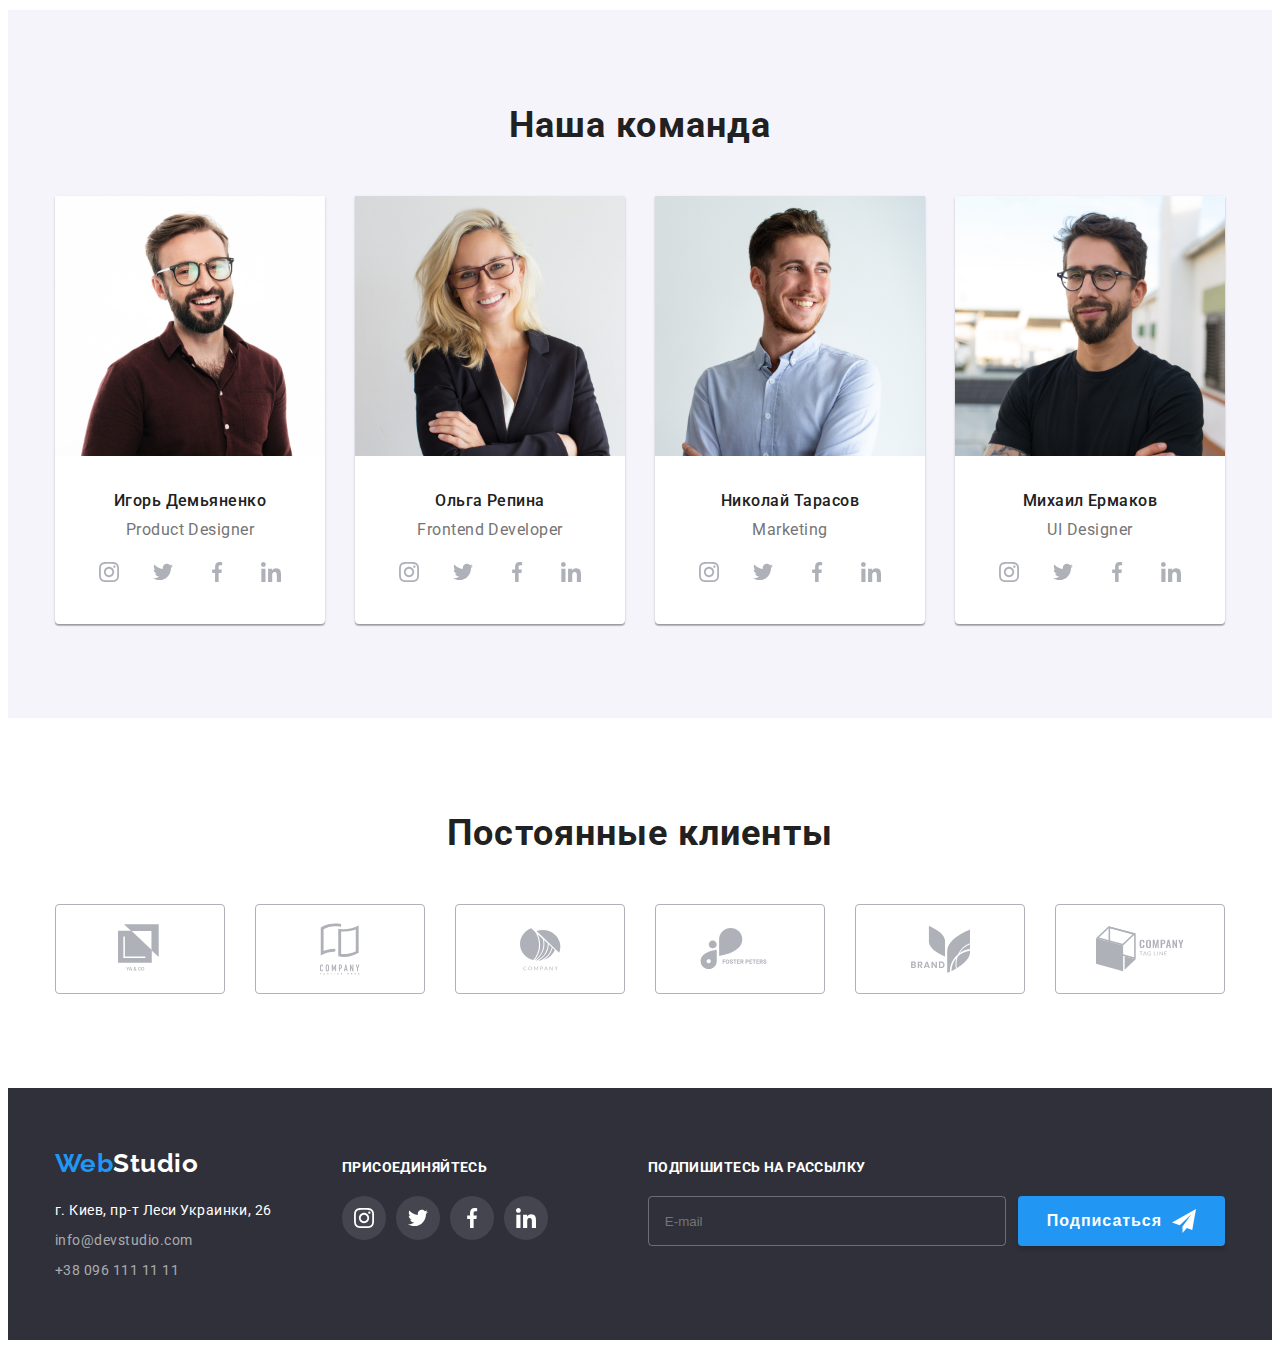
==== commit 378daf96: "Меняет названия класов в футере типа по БЭМу" ====
--- a/index.html
+++ b/index.html
@@ -462,47 +462,47 @@
 
       <!-- постоянные клиенты -->
       <section class="section">
-        <div class="container-clients container">
+        <div class="clients container">
           <h2 class="section-title">Постоянные клиенты</h2>
-          <ul class="list-clients">
-            <li class="item-client">
-              <a class="link-client" href="/">
-                <svg class="icon-client" width="45" height="50">
+          <ul class="clients-list">
+            <li class="clients-item">
+              <a class="clients-link" href="/">
+                <svg class="clients-icon" width="45" height="50">
                   <use href="./images/icons/symbol-defs.svg#logo1"></use>
                 </svg>
               </a>
             </li>
-            <li class="item-client">
-              <a class="link-client" href="/">
-                <svg class="icon-client" width="40" height="52">
+            <li class="clients-item">
+              <a class="clients-link" href="/">
+                <svg class="clients-icon" width="40" height="52">
                   <use href="./images/icons/symbol-defs.svg#logo2"></use>
                 </svg>
               </a>
             </li>
-            <li class="item-client">
-              <a class="link-client" href="/">
-                <svg class="icon-client" width="41" height="43">
+            <li class="clients-item">
+              <a class="clients-link" href="/">
+                <svg class="clients-icon" width="41" height="43">
                   <use href="./images/icons/symbol-defs.svg#logo3"></use>
                 </svg>
               </a>
             </li>
-            <li class="item-client">
-              <a class="link-client" href="/">
-                <svg class="icon-client" width="80" height="42">
+            <li class="clients-item">
+              <a class="clients-link" href="/">
+                <svg class="clients-icon" width="80" height="42">
                   <use href="./images/icons/symbol-defs.svg#logo4"></use>
                 </svg>
               </a>
             </li>
-            <li class="item-client">
-              <a class="link-client" href="/">
-                <svg class="icon-client" width="59" height="47">
+            <li class="clients-item">
+              <a class="clients-link" href="/">
+                <svg class="clients-icon" width="59" height="47">
                   <use href="./images/icons/symbol-defs.svg#logo5"></use>
                 </svg>
               </a>
             </li>
-            <li class="item-client">
-              <a class="link-client" href="/">
-                <svg class="icon-client" width="88" height="46">
+            <li class="clients-item">
+              <a class="clients-link" href="/">
+                <svg class="clients-icon" width="88" height="46">
                   <use href="./images/icons/symbol-defs.svg#logo6"></use>
                 </svg>
               </a>
@@ -514,77 +514,77 @@
 
     <!--подвал-->
     <footer class="footer">
-      <div class="container">
+      <div class="container footer-container">
         <div class="adress-box">
-          <a href="./index.html" class="foter-logo"
+          <a href="./index.html" class="footer-logo"
             >Web<span class="f-studio">Studio</span></a
           >
           <address class="adress">
-            <span class="link">г. Киев, пр-т Леси Украинки, 26</span>
-            <a class="link" href="mailto:info@devstudio.com"
+            <span class="adress-item">г. Киев, пр-т Леси Украинки, 26</span>
+            <a class="adress-item adress-link" href="mailto:info@devstudio.com"
               >info@devstudio.com</a
             >
-            <a class="link" href="tel:+380961111111">+38 096 111 11 11</a>
+            <a class="adress-item adress-link" href="tel:+380961111111">+38 096 111 11 11</a>
           </address>
         </div>
-        <div class="footer-social">
-          <p class="join-in-social">присоединяйтесь</p>
-          <ul class="f-social-list">
-            <li class="list">
+        <div class="links">
+          <p class="links-text">присоединяйтесь</p>
+          <ul class="links-list">
+            <li class="links-item">
               <a
-                class="icon-link"
+                class="links-link"
                 aria-label="instagram"
                 href="https://www.instagram.com/sviatoslav.vakarchuk/?hl=uk"
               >
-                <svg class="f-social-icon" width="20" height="20">
+                <svg class="links-icon" width="20" height="20">
                   <use href="./images/icons/symbol-defs.svg#instagram"></use>
                 </svg>
               </a>
             </li>
-            <li class="list">
+            <li class="links-item">
               <a
-                class="icon-link"
+                class="links-link"
                 aria-label="twitter"
                 href="https://twitter.com/s_vakarchuk?ref_src=twsrc%5Egoogle%7Ctwcamp%5Eserp%7Ctwgr%5Eauthor"
               >
-                <svg class="f-social-icon" width="20" height="20">
+                <svg class="links-icon" width="20" height="20">
                   <use href="./images/icons/symbol-defs.svg#twitter"></use>
                 </svg>
               </a>
             </li>
-            <li class="list">
+            <li class="links-item">
               <a
-                class="icon-link"
+                class="links-link"
                 aria-label="facebook"
                 href="https://www.facebook.com/sviatoslav.vakarchuk/"
               >
-                <svg class="f-social-icon" width="20" height="20">
+                <svg class="links-icon" width="20" height="20">
                   <use href="./images/icons/symbol-defs.svg#facebook"></use>
                 </svg>
               </a>
             </li>
-            <li class="list">
+            <li class="links-item">
               <a
-                class="icon-link"
+                class="links-link"
                 aria-label="linkedin"
                 href="https://ua.linkedin.com/"
               >
-                <svg class="f-social-icon" width="20" height="20">
+                <svg class="links-icon" width="20" height="20">
                   <use href="./images/icons/symbol-defs.svg#linkedin"></use>
                 </svg>
               </a>
             </li>
           </ul>
         </div>
-        <div class="join-spam">
-          <div class="input-position">
+        <div class="spam">
+          <div class="spam-position">
             <label for="f-email">
-            <span class="text">Подпишитесь на рассылку</span>
-            <input class="input" type="email" name="email" id="f-email" placeholder="E-mail">
+            <span class="spam-text">Подпишитесь на рассылку</span>
+            <input class="spam-input" type="email" name="email" id="f-email" placeholder="E-mail">
           </label></div>
-          <div class="b-container">
-            <button class="f-button"><span class="text">Подписаться</span>
-            <svg class="icon-send" width="24" height="24">
+          <div class="spam-container">
+            <button class="spam-button"><span class="text">Подписаться</span>
+            <svg class="spam-icon" width="24" height="24">
             <use href="./images/icons/symbol-defs.svg#icon-send"></use></svg>
           </button>
           </div>
--- a/css/styles.css
+++ b/css/styles.css
@@ -630,22 +630,22 @@
 
 /* постоянные клиенты */
 
-.container-clients {
+.clients {
   padding-top: 94px;
   padding-bottom: 94px;
 }
 
-.list-clients {
+.clients-list {
   display: flex;
 
   margin-top: 50px;
 }
 
-.item-client {
-  display: flex;
-}
-
-.link-client {
+.clients-item {
+  display: flex;
+}
+
+.clients-link {
   border: 1px solid #afb1b8;
   border-radius: 4px;
   width: 170px;
@@ -658,17 +658,17 @@
   transition: all var(--animation-duration) var(--animation-type);
 }
 
-.icon-client {
+.clients-icon {
   fill: currentColor;
 }
 
-.link-client:hover,
-.link-client:focus {
+.clients-link:hover,
+.clients-link:focus {
   color: var(--accent-color);
   border-color: var(--accent-color);
 }
 
-.item-client:not(:last-child) {
+.clients-item:not(:last-child) {
   margin-right: 30px;
 }
 
@@ -679,7 +679,7 @@
   padding-bottom: 60px;
 }
 
-.footer .container {
+.footer-container {
   display: flex;
   align-items: baseline;
 }
@@ -690,7 +690,7 @@
   align-items: flex-start;
 }
 
-.foter-logo {
+.footer-logo {
   color: var(--accent-color);
   font-family: Raleway;
 
@@ -702,6 +702,7 @@
 .f-studio {
   color: #ffffff;
 }
+
 .adress {
   display: flex;
   flex-direction: column;
@@ -713,22 +714,26 @@
   line-height: 1.71;
   margin-top: 20px;
 }
-.adress .link {
+.adress-item {
   height: 21px;
 }
 
-.adress .link:not(:first-child) {
+.adress-item:not(:first-child) {
   margin-top: 9px;
 }
 
-.adress a {
+.adress-link {
   color: rgba(255, 255, 255, 0.6);
   font-weight: 400;
   font-size: 14px;
   line-height: 1.71;
 }
 
-.join-in-social {
+.links {
+  margin-left: 70px;
+}
+
+.links-text {
   text-transform: uppercase;
   color: #ffffff;
   font-style: normal;
@@ -738,43 +743,53 @@
   letter-spacing: 0.03em;
 }
 
-.footer-social {
-  margin-left: 70px;
-}
-
-.footer-social .f-social-list {
+.links-list {
+  display: flex;
   margin-top: 20px;
 }
 
-.footer-social .icon-link {
+.links-item:not(:last-child) {
+  margin-right: 10px;
+}
+
+.links-link {
+  display: inline-flex;
+  align-items: center;
+  justify-content: center;
+  padding: 0;
+  border: none;
+  height: 44px;
+  width: 44px;
+  border-radius: 50%;
   background-color: rgba(255, 255, 255, 0.1);
   color: #ffffff;
-  transition: background-color var(--animation-duration) var(--animation-type);
-}
-
-.f-social-icon {
+  transition: all var(--animation-duration) var(--animation-type);
+}
+
+.links-icon {
   fill: currentColor;
 }
 
-.footer-social .icon-link:hover,
-.footer-social .icon-link:focus {
+.links-link:hover,
+.links-link:focus {
   background-color: var(--accent-color);
 }
 
-.join-spam {
+.spam {
   display: flex;
   margin-right: 0;
   margin-left: auto;
 }
 
-.input-position {
+.spam-position {
   width: 358px;
   margin-right: 12px;
 }
 
-.input-position .input {
+.spam-input {
   padding-left: 16px;
   height: 50px;
+  width: 100%;
   border: 1px solid rgba(255, 255, 255, 0.3);
   border-radius: 4px;
   margin-top: 20px;
@@ -782,7 +797,7 @@
   color: #ffffff;
 }
 
-.join-spam .text {
+.spam-text {
   font-weight: 700;
   font-size: 14px;
   line-height: 1.14;
@@ -791,11 +806,11 @@
   color: #ffffff;
 }
 
-.b-container {
-  display: flex;
-}
-
-.f-button {
+.spam-container {
+  display: flex;
+}
+
+.spam-button {
   display: flex;
   align-items: center;
   text-align: center;
@@ -812,7 +827,7 @@
   align-self: flex-end;
 }
 
-.f-button .text {
+.spam-button .text {
   display: block;
   text-transform: none;
   font-weight: 700;
@@ -821,7 +836,7 @@
   letter-spacing: 0.06em;
 }
 
-.icon-send {
+.spam-icon {
   fill: currentColor;
   margin-left: 10px;
 }
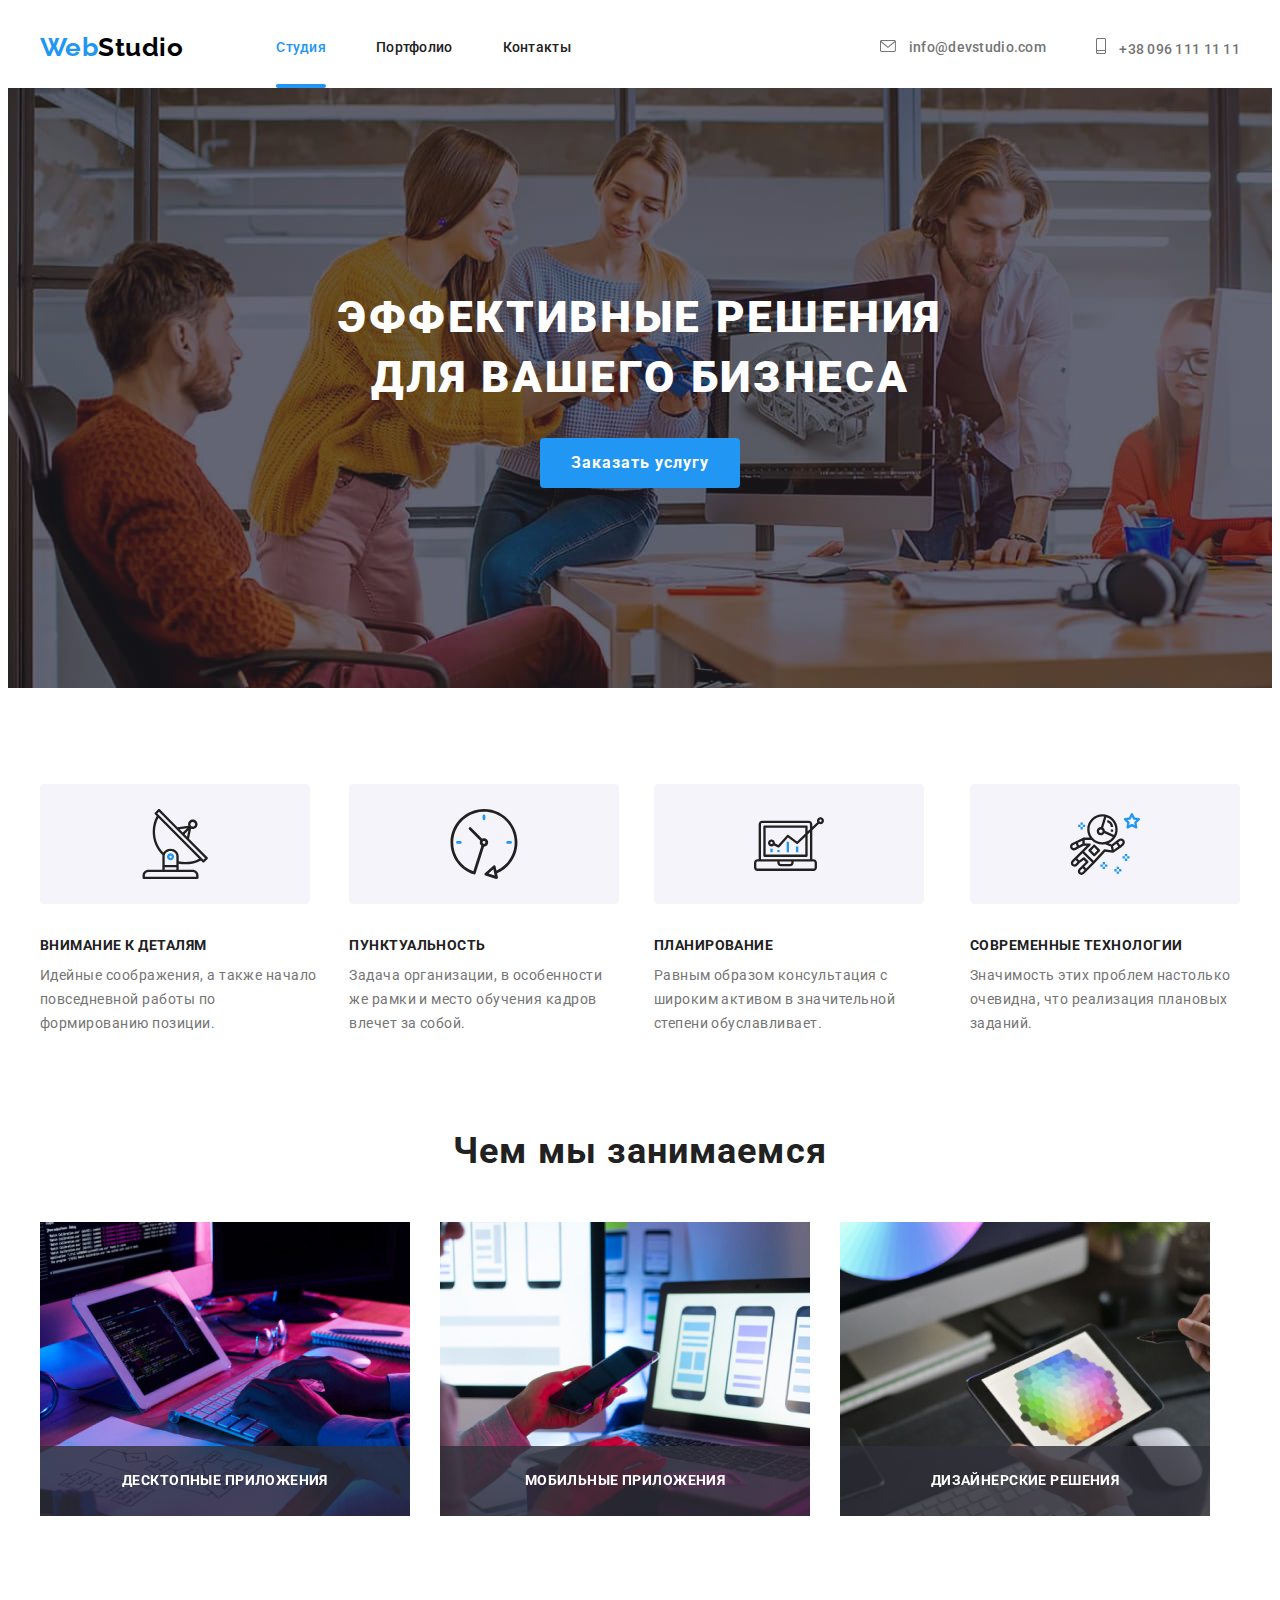
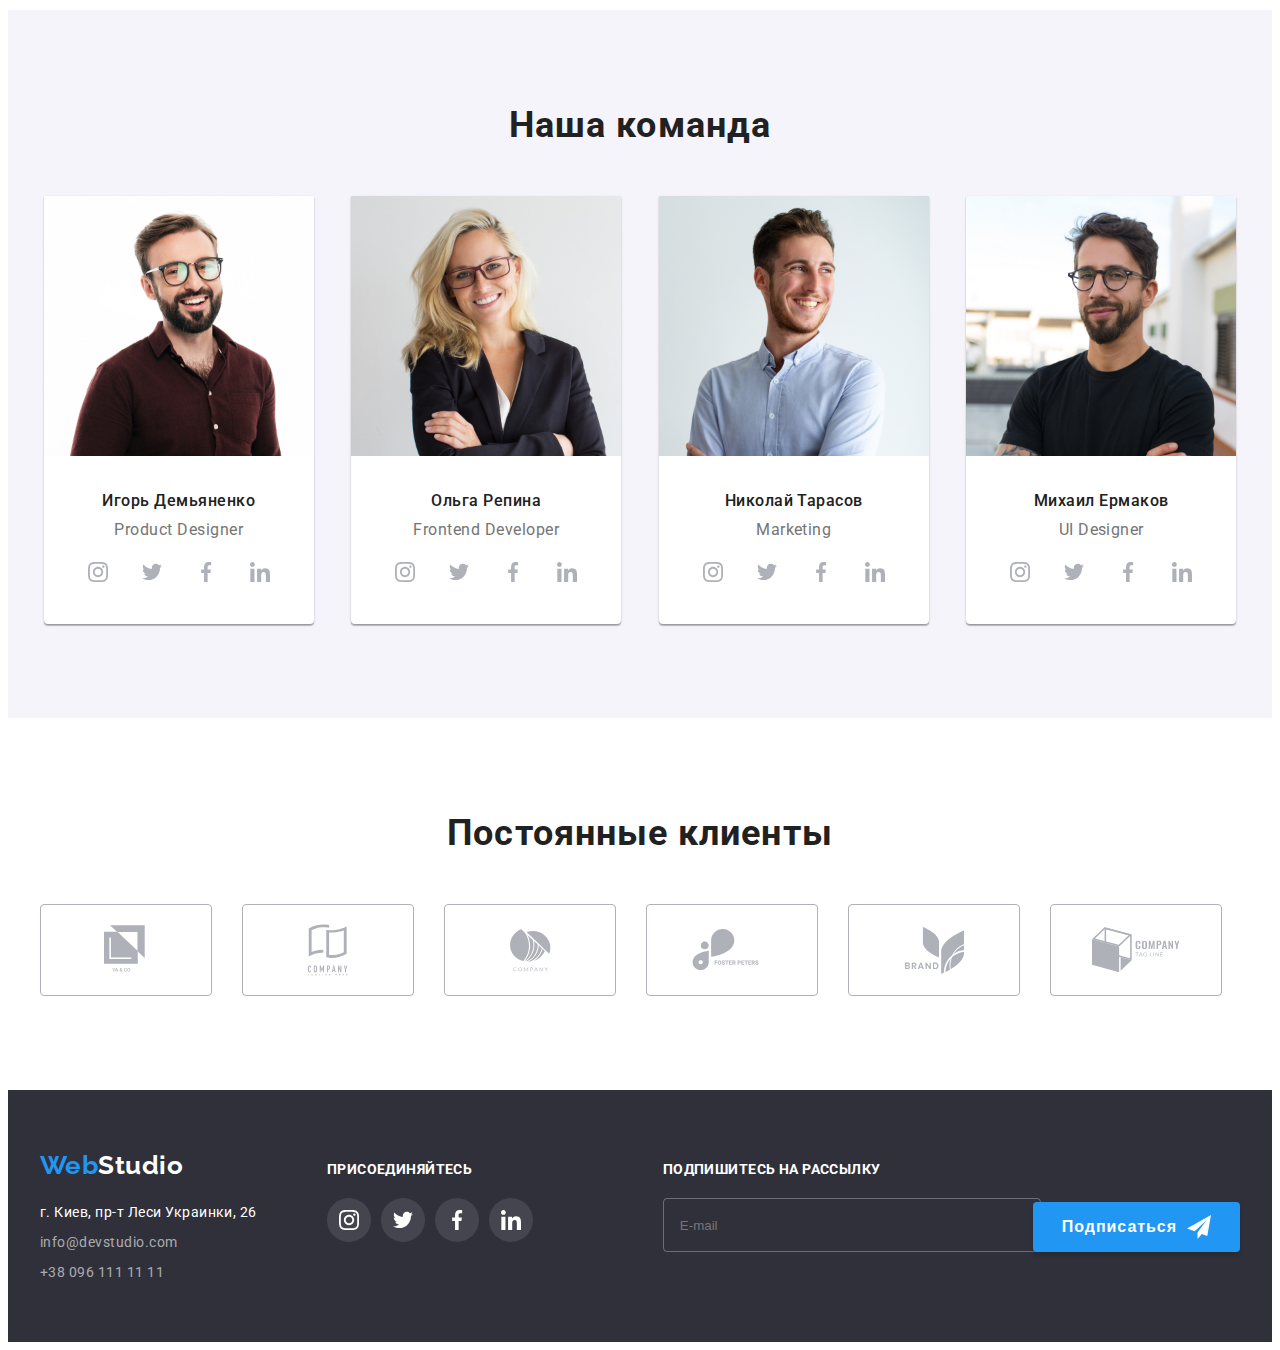
==== commit 532456bd: "переносит цсс код в препроцессор сасс" ====
--- a/index.html
+++ b/index.html
@@ -15,7 +15,7 @@
       href="https://fonts.googleapis.com/css2?family=Raleway:wght@700&family=Roboto:wght@400;500;700;900&display=swap"
       rel="stylesheet"
     />
-    <link rel="stylesheet" href="./css/styles.css" />
+    <link rel="stylesheet" href="./css/main.min.css" />
   </head>
   <body>
     <!-- шапка с навигацией -->
--- a/css/main.min.css
+++ b/css/main.min.css
@@ -0,0 +1 @@
+body{background-color:#fff;color:#757575;font-family:"Roboto",sans-serif;letter-spacing:.03em}ul{list-style:none;margin-top:0;margin-bottom:0;padding:0}a{text-decoration:none;outline:none}p,h3,h2{margin-top:0;margin-bottom:0}img{display:block;max-width:100%;height:auto}.container{width:1200px;margin:0 auto;padding-right:15px;padding-left:15px}.section-title{color:#212121;font-weight:700;font-size:36px;line-height:1.17;text-align:center;letter-spacing:.03em}.header-container{display:flex;align-items:center}.navigation{display:flex;align-items:center}.navigation-logo{color:#2196f3;font-family:"Raleway",sans-serif;font-weight:700;font-size:26px;line-height:1.2;margin-right:93px}.navigation-text{color:#000}.navigation-list{display:flex}.navigation-item:not(:last-child){margin-right:50px}.header-link{padding:32px 0;display:block;transition:color 250ms cubic-bezier(0.4, 0, 0.2, 1)}.header-link{position:relative;color:#212121;font-weight:500;font-size:14px;line-height:1.14;letter-spacing:.02em}.header-link::after{content:"";position:absolute;bottom:0;left:0;display:block;width:100%;height:4px;border-bottom-left-radius:2px;border-bottom-right-radius:2px;border-top-left-radius:2px;border-top-right-radius:2px;background-color:#2196f3;opacity:0;transition:opacity 250ms cubic-bezier(0.4, 0, 0.2, 1)}.navigation-current::after,.header-link:focus::after,.header-link:hover::after{opacity:1}.navigation-current{color:#2196f3}.header-link:hover,.header-link:focus{cursor:pointer;color:#2196f3}.contacts{display:flex;margin-left:auto;margin-right:0;align-items:center}.contacts-item{display:flex;align-items:center}.contacts-icon{margin-right:10px;fill:currentColor}.contacts-link{color:#757575;font-weight:500;font-size:14px;line-height:1.14;letter-spacing:.02em;transition:color 250ms cubic-bezier(0.4, 0, 0.2, 1)}.mail{margin-left:auto;margin-right:50px}.tel{margin-right:0;margin-left:0}.contacts-link:hover,.contacts-link:focus{cursor:pointer;color:#2196f3}.hero{background-color:#c4c4c4;color:#fff}.hero-bg-img{max-width:1600px;height:600px;background-image:linear-gradient(to right, rgba(47, 48, 58, 0.4), rgba(47, 48, 58, 0.4)),url("../images/hero/hero-bg-img.jpg");margin-right:auto;margin-left:auto}.hero-container{text-align:center;padding-top:200px;padding-bottom:200px}.hero-title{font-weight:900;font-size:44px;line-height:1.36;letter-spacing:.06em;text-transform:uppercase;margin:0 auto;width:696px}.hero-button{width:200px;height:50px;border-radius:4px;border:none;cursor:pointer;margin-top:30px;background-color:#2196f3;color:#fff;font-family:inherit;font-weight:700;font-size:16px;line-height:1.87;letter-spacing:.06em}.backdrop{position:fixed;top:0;left:0;width:100%;height:100%;background-color:rgba(0,0,0,.2);transition:opacity 250ms cubic-bezier(0.4, 0, 0.2, 1)}.modal{position:absolute;display:flex;flex-direction:column;align-items:center;padding-bottom:40px;width:528px;left:50%;top:50%;transform:translate(-50%, -50%);background-color:#fff;box-shadow:0px 1px 3px rgba(0,0,0,.12),0px 1px 1px rgba(0,0,0,.14),0px 2px 1px rgba(0,0,0,.2);border-radius:4px}.modal-close{margin-top:8px;margin-right:8px;margin-left:auto;cursor:pointer;height:30px;width:30px;border-radius:50%;border:1px solid rgba(0,0,0,.1);background-color:#fff;transition:color 250ms cubic-bezier(0.4, 0, 0.2, 1)}.modal-close:hover,.modal-close:focus{color:#2196f3}.modal-title{margin-top:2px;font-weight:700;font-size:20px;line-height:1.15;letter-spacing:.03em;color:#212121}.modal-form{width:448px;margin-top:12px}.modal-form .item:not(:last-child){margin-bottom:12px}.form-name{display:block;font-weight:400;font-size:12px;line-height:1.17;letter-spacing:.01em;color:#757575}.icon-position{position:relative;margin-top:4px}.modal-icon{position:absolute;left:14px;top:50%;transform:translateY(-50%);transition:fill 250ms cubic-bezier(0.4, 0, 0.2, 1)}.modal-input{display:block;width:100%;border:1px solid rgba(33,33,33,.2);border-radius:4px;padding-top:10px;padding-bottom:10px;padding-left:42px;transition:border 250ms cubic-bezier(0.4, 0, 0.2, 1)}.item:focus-within .modal-input,.item:focus-within .modal-icon,.item:hover .modal-input,.item:hover .modal-icon{cursor:pointer;border-color:#2196f3;fill:#2196f3}.textarea::-moz-placeholder{font-size:12px;line-height:1.167;letter-spacing:.01em;color:rgba(117,117,117,.5)}.textarea:-ms-input-placeholder{font-size:12px;line-height:1.167;letter-spacing:.01em;color:rgba(117,117,117,.5)}.textarea::placeholder{font-size:12px;line-height:1.167;letter-spacing:.01em;color:rgba(117,117,117,.5)}.textarea{display:block;padding:11px 16px;resize:none;width:100%;border:1px solid rgba(33,33,33,.2);border-radius:4px}.checkbox-btn .form-name{font-weight:400;font-size:14px;line-height:1.7;letter-spacing:.03em;color:#757575}.modal-link{color:#2196f3;text-decoration:underline}.ghost-icon::before{content:"";display:inline-flex;margin-right:8.38px;background-image:url(../images/icons/checkbox.svg);width:16px;height:15px}.checkbox:checked+.ghost-icon::before{background-image:url(../images/icons/checkbox-check.svg)}.checkbox-btn{display:flex;flex-direction:column;align-items:center;margin-top:20px}.modal-button{margin-top:30px;background-color:#2196f3;box-shadow:0px 4px 4px rgba(0,0,0,.15);border-radius:4px;border:none}.modal-button-text{display:block;font-weight:700;font-size:16px;line-height:1.87;text-align:center;letter-spacing:.06em;color:#fff;padding:10px 55px}.is-hidden{opacity:0;pointer-events:none}.visually-hidden{position:absolute;clip:rect(0 0 0 0);width:1px;height:1px;margin:-1px}.features{padding-top:96px}.features-list{display:flex;text-align:left}.features-item::before{content:"";display:inline-block;background-color:#f5f4fa;width:270px;height:120px;margin-bottom:30px;border-radius:4px;background-position:50% 50%;background-repeat:no-repeat;background-size:70px 70px}.features-list .antena::before{background-image:url("../images/icons/antena.svg")}.features-list .clock::before{background-image:url("../images/icons/clock.svg")}.features-list .diagram::before{background-image:url("../images/icons/diagram.svg")}.features-list .astronaut::before{background-image:url("../images/icons/astronaut.svg")}.features-item:not(:last-child){margin-right:30px}.features-title{color:#212121;font-weight:700;font-size:14px;line-height:1.14;text-transform:uppercase}.features-text{font-weight:400;font-size:14px;line-height:1.71;margin-top:10px}.occupation{padding-top:94px;padding-bottom:94px}.occupation-list{display:flex;margin-top:50px}.occupation-item{position:relative;width:370px}.occupation-text{font-weight:bold;font-size:14px;line-height:1.14;text-align:center;letter-spacing:.03em;text-transform:uppercase;color:#fff}.occupation-overlay{position:absolute;left:0;bottom:0;width:100%;padding-top:27px;padding-bottom:27px;background-color:rgba(47,48,58,.8)}.occupation-item:not(:last-child){margin-right:30px}.team{background-color:#f5f4fa;padding-top:94px;padding-bottom:94px}.team-list{display:flex;justify-content:space-around;margin-top:50px}.team-item{background-color:#fff;border-radius:0 0 4px 4px;box-shadow:0px 1px 3px rgba(0,0,0,.12),0px 1px 1px rgba(0,0,0,.14),0px 2px 1px rgba(0,0,0,.2)}.team-item:not(:last-child){margin-right:30px}.team-title{color:#212121;font-weight:500;font-size:16px;line-height:1.9;text-align:center;margin-top:30px;height:19px}.team-position{font-weight:400;font-size:16px;line-height:1.9;text-align:center;margin-top:10px;margin-bottom:16px;height:19px}.social{margin-left:32px;margin-right:32px;margin-bottom:30px}.social{display:flex;padding:0}.social-item:not(:last-child){margin-right:10px}.social-link{display:inline-flex;align-items:center;justify-content:center;padding:0;border:none;height:44px;width:44px;border-radius:50%;background-color:#fff;color:#afb1b8;transition:all 250ms cubic-bezier(0.4, 0, 0.2, 1)}.social-icon{fill:currentColor}.social-link:hover,.social-link:focus{background-color:#2196f3;color:#fff}.clients{padding-top:94px;padding-bottom:94px}.clients-list{display:flex;margin-top:50px}.clients-item{display:flex}.clients-link{border:1px solid #afb1b8;border-radius:4px;width:170px;height:90px;display:inline-flex;align-items:center;justify-content:center;color:#afb1b8;transition:all 250ms cubic-bezier(0.4, 0, 0.2, 1)}.clients-icon{fill:currentColor}.clients-link:hover,.clients-link:focus{color:#2196f3;border-color:#2196f3}.clients-item:not(:last-child){margin-right:30px}.footer{background-color:#2f303a;padding-top:60px;padding-bottom:60px}.footer-container{display:flex;align-items:baseline}.adress-box{display:flex;flex-direction:column;align-items:flex-start}.footer-logo{color:#2196f3;font-family:"Raleway",sans-serif;font-weight:700;font-size:26px;line-height:1.2}.f-studio{color:#fff}.adress{display:flex;flex-direction:column;align-items:flex-start;color:#fff;font-style:normal;font-weight:400;font-size:14px;line-height:1.71;margin-top:20px}.adress-item{height:21px}.adress-item:not(:first-child){margin-top:9px}.adress-link{color:rgba(255,255,255,.6);font-weight:400;font-size:14px;line-height:1.71}.links{margin-left:70px}.links-text{text-transform:uppercase;color:#fff;font-style:normal;font-weight:700;font-size:14px;line-height:1.14;letter-spacing:.03em}.links-list{display:flex;margin-top:20px}.links-item:not(:last-child){margin-right:10px}.links-link{display:inline-flex;align-items:center;justify-content:center;padding:0;border:none;height:44px;width:44px;border-radius:50%;background-color:rgba(255,255,255,.1);color:#fff;transition:all 250ms cubic-bezier(0.4, 0, 0.2, 1)}.links-icon{fill:currentColor}.links-link:hover,.links-link:focus{background-color:#2196f3}.spam{display:flex;margin-right:0;margin-left:auto}.spam-position{width:358px;margin-right:12px}.spam-input{padding-left:16px;height:50px;width:100%;border:1px solid rgba(255,255,255,.3);border-radius:4px;margin-top:20px;background-color:transparent;color:#fff}.spam-text{font-weight:700;font-size:14px;line-height:1.14;letter-spacing:.03em;text-transform:uppercase;color:#fff}.spam-container{display:flex}.spam-button{display:flex;align-items:center;text-align:center;border-radius:4px;border:none;cursor:pointer;padding:10px 29px;background-color:#2196f3;color:#fff;box-shadow:0px 4px 4px rgba(0,0,0,.15);align-self:flex-end}.spam-button .text{display:block;text-transform:none;font-weight:700;font-size:16px;line-height:1.87;letter-spacing:.06em}.spam-icon{fill:currentColor;margin-left:10px}.header-line{border-bottom:1px solid #ececec}.portfolio{padding-top:94px;padding-bottom:94px}.filter{display:flex;justify-content:center;margin-bottom:50px}.filter-button{background-color:#f5f4fa;color:#212121;font-weight:500;font-size:16px;line-height:1.62;cursor:pointer;padding:6px 22px;border:none;border-radius:4px;text-align:center;transition:all 250ms cubic-bezier(0.4, 0, 0.2, 1)}.filter-item:not(:last-child){margin-right:8px}.filter .current,.filter-button:hover,.filter-button:focus{background-color:#2196f3;color:#fff;box-shadow:0px 2px 2px 0px rgba(0,0,0,.12),0px 1px 2px 0px rgba(0,0,0,.08),0px 3px 1px 0px rgba(0,0,0,.1)}.portfolio-list{display:flex;flex-wrap:wrap;margin-right:-30px;margin-top:-30px}.portfolio-item{text-align:left;margin-right:30px;margin-top:30px;flex-basis:calc(100% / 3 - 30px)}.portfolio-link{display:block;transition:box-shadow 250ms cubic-bezier(0.4, 0, 0.2, 1)}.portfolio-image{position:relative;overflow:hidden}.portfolio-text{font-weight:400;font-size:18px;line-height:1.56;letter-spacing:.03em;color:#fff;text-align:left}.portfolio-overlay{position:absolute;display:flex;width:100%;height:294px;background:rgba(33,150,243,.9);padding-right:24px;padding-left:24px;transition:transform 250ms cubic-bezier(0.4, 0, 0.2, 1);align-items:center}.portfolio-link:focus .portfolio-overlay,.portfolio-link:hover .portfolio-overlay{transform:translateY(-100%)}.portfolio-link:hover,.portfolio-link:focus{box-shadow:1px 4px 6px 0px rgba(0,0,0,.16),0px 4px 4px 0px rgba(0,0,0,.06),0px 1px 1px 0px rgba(0,0,0,.12)}.portfolio-description{border-right:1px solid #eee;border-bottom:1px solid #eee;border-left:1px solid #eee;padding:20px 24px}.portfolio-title{color:#212121;font-weight:700;font-size:18px;line-height:2;letter-spacing:.06em}.portfolio-index{color:#757575;font-weight:400;font-size:16px;line-height:1.87;display:inline-block;margin-top:4px}/*# sourceMappingURL=main.min.css.map */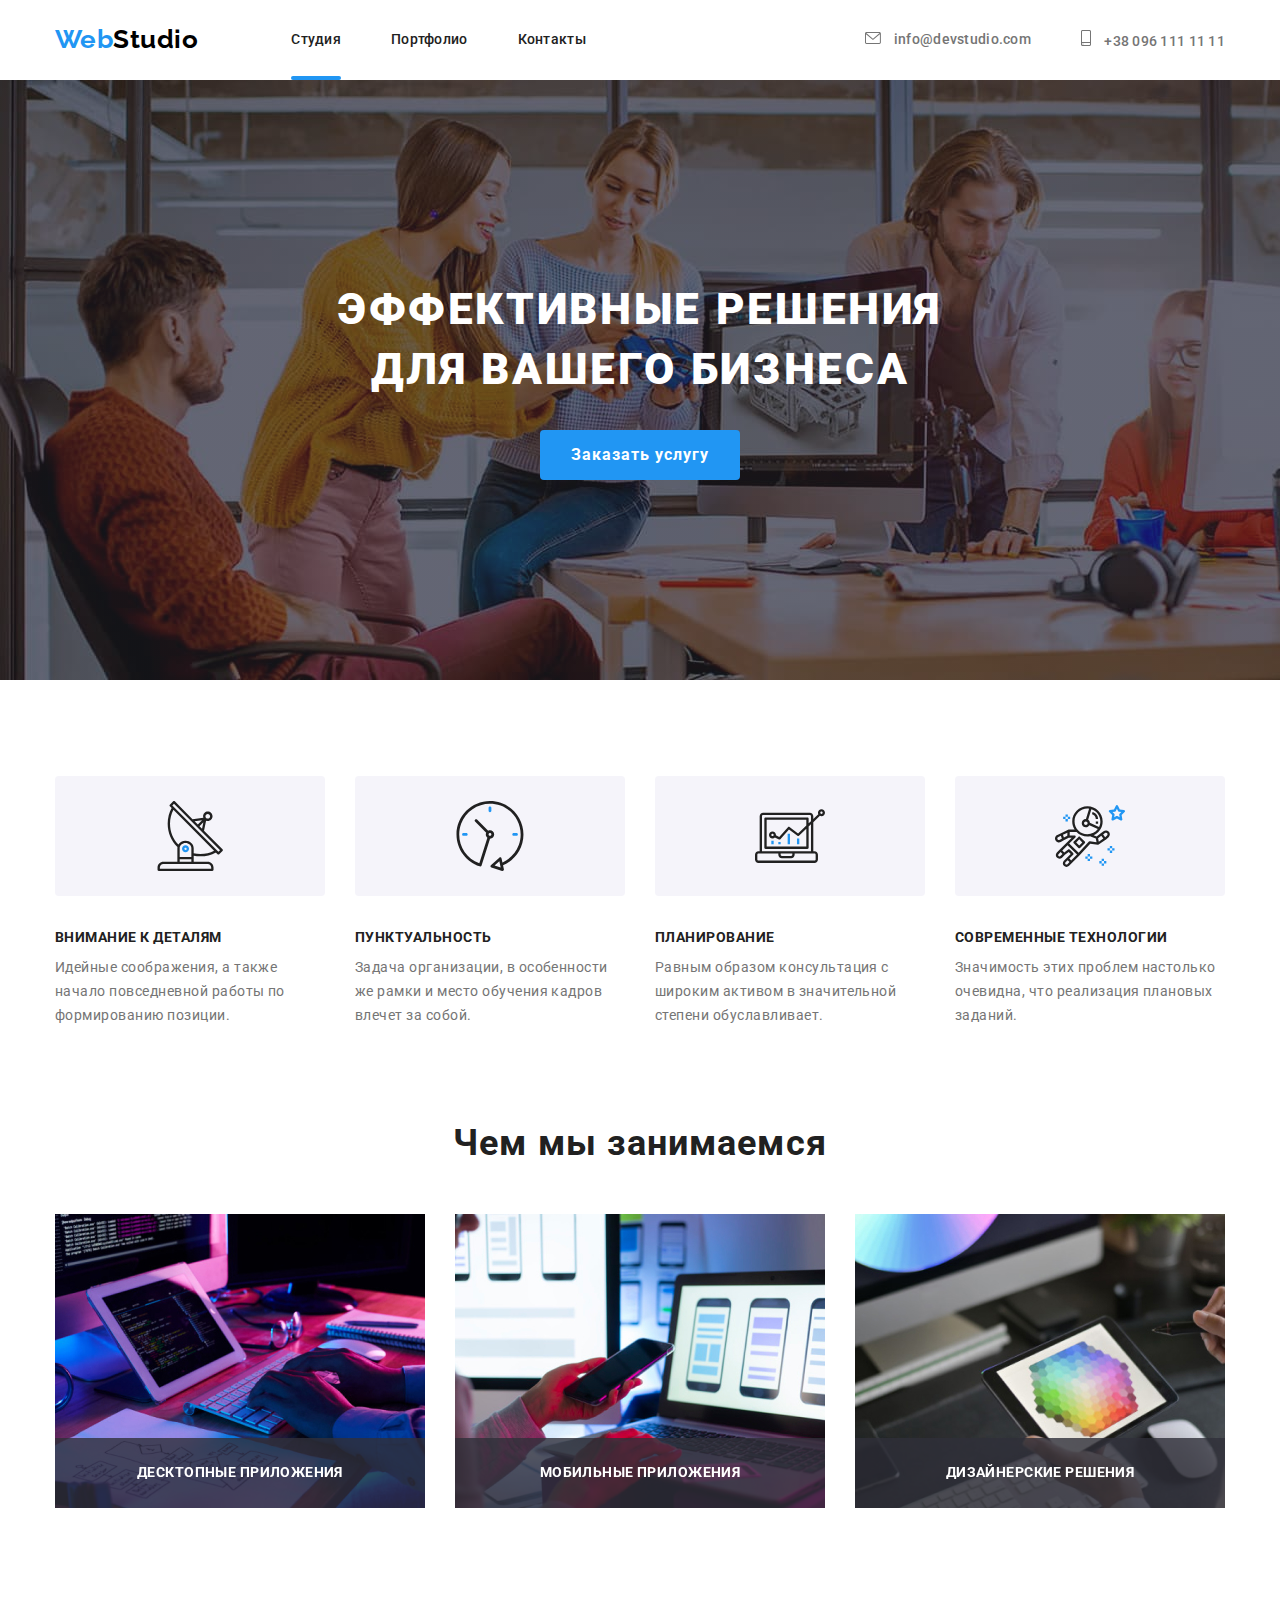
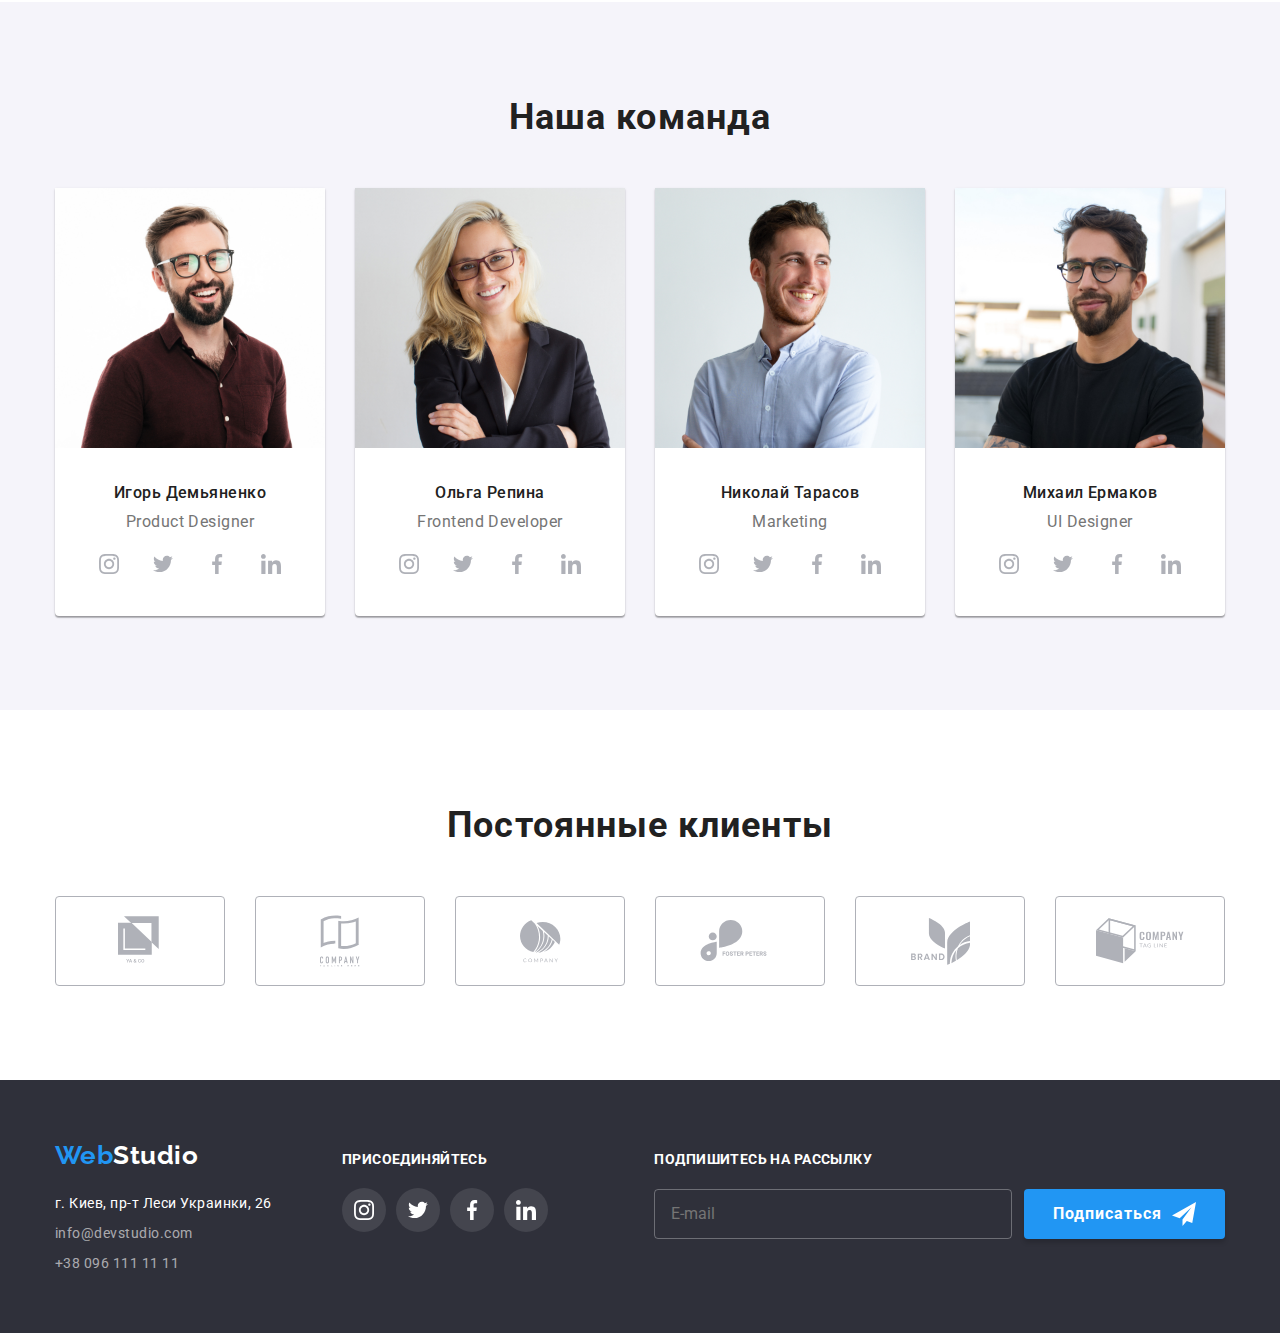
==== commit 5075a255: "Переводит страницу портфолио на препроцесор САСС" ====
--- a/index.html
+++ b/index.html
@@ -4,12 +4,7 @@
     <meta charset="UTF-8" />
     <meta name="viewport" content="width=device-width, initial-scale=1.0" />
     <title>Главная</title>
-    <link
-      rel="stylesheet"
-      href="https://cdnjs.cloudflare.com/ajax/libs/modern-normalize/1.0.0/modern-normalize.css"
-      integrity="sha512-Zx6MlUMKSVJoQ+83OwhdILe8cSEsCzfqThJd7J/VA2UrK6Ctj85p+xzqfyuNXE5B1k25uUdmJ2OzItbBy9GHAQ=="
-      crossorigin="anonymous"
-    />
+    
     <link rel="preconnect" href="https://fonts.gstatic.com" />
     <link
       href="https://fonts.googleapis.com/css2?family=Raleway:wght@700&family=Roboto:wght@400;500;700;900&display=swap"
--- a/css/main.min.css
+++ b/css/main.min.css
@@ -1 +1 @@
-body{background-color:#fff;color:#757575;font-family:"Roboto",sans-serif;letter-spacing:.03em}ul{list-style:none;margin-top:0;margin-bottom:0;padding:0}a{text-decoration:none;outline:none}p,h3,h2{margin-top:0;margin-bottom:0}img{display:block;max-width:100%;height:auto}.container{width:1200px;margin:0 auto;padding-right:15px;padding-left:15px}.section-title{color:#212121;font-weight:700;font-size:36px;line-height:1.17;text-align:center;letter-spacing:.03em}.header-container{display:flex;align-items:center}.navigation{display:flex;align-items:center}.navigation-logo{color:#2196f3;font-family:"Raleway",sans-serif;font-weight:700;font-size:26px;line-height:1.2;margin-right:93px}.navigation-text{color:#000}.navigation-list{display:flex}.navigation-item:not(:last-child){margin-right:50px}.header-link{padding:32px 0;display:block;transition:color 250ms cubic-bezier(0.4, 0, 0.2, 1)}.header-link{position:relative;color:#212121;font-weight:500;font-size:14px;line-height:1.14;letter-spacing:.02em}.header-link::after{content:"";position:absolute;bottom:0;left:0;display:block;width:100%;height:4px;border-bottom-left-radius:2px;border-bottom-right-radius:2px;border-top-left-radius:2px;border-top-right-radius:2px;background-color:#2196f3;opacity:0;transition:opacity 250ms cubic-bezier(0.4, 0, 0.2, 1)}.navigation-current::after,.header-link:focus::after,.header-link:hover::after{opacity:1}.navigation-current{color:#2196f3}.header-link:hover,.header-link:focus{cursor:pointer;color:#2196f3}.contacts{display:flex;margin-left:auto;margin-right:0;align-items:center}.contacts-item{display:flex;align-items:center}.contacts-icon{margin-right:10px;fill:currentColor}.contacts-link{color:#757575;font-weight:500;font-size:14px;line-height:1.14;letter-spacing:.02em;transition:color 250ms cubic-bezier(0.4, 0, 0.2, 1)}.mail{margin-left:auto;margin-right:50px}.tel{margin-right:0;margin-left:0}.contacts-link:hover,.contacts-link:focus{cursor:pointer;color:#2196f3}.hero{background-color:#c4c4c4;color:#fff}.hero-bg-img{max-width:1600px;height:600px;background-image:linear-gradient(to right, rgba(47, 48, 58, 0.4), rgba(47, 48, 58, 0.4)),url("../images/hero/hero-bg-img.jpg");margin-right:auto;margin-left:auto}.hero-container{text-align:center;padding-top:200px;padding-bottom:200px}.hero-title{font-weight:900;font-size:44px;line-height:1.36;letter-spacing:.06em;text-transform:uppercase;margin:0 auto;width:696px}.hero-button{width:200px;height:50px;border-radius:4px;border:none;cursor:pointer;margin-top:30px;background-color:#2196f3;color:#fff;font-family:inherit;font-weight:700;font-size:16px;line-height:1.87;letter-spacing:.06em}.backdrop{position:fixed;top:0;left:0;width:100%;height:100%;background-color:rgba(0,0,0,.2);transition:opacity 250ms cubic-bezier(0.4, 0, 0.2, 1)}.modal{position:absolute;display:flex;flex-direction:column;align-items:center;padding-bottom:40px;width:528px;left:50%;top:50%;transform:translate(-50%, -50%);background-color:#fff;box-shadow:0px 1px 3px rgba(0,0,0,.12),0px 1px 1px rgba(0,0,0,.14),0px 2px 1px rgba(0,0,0,.2);border-radius:4px}.modal-close{margin-top:8px;margin-right:8px;margin-left:auto;cursor:pointer;height:30px;width:30px;border-radius:50%;border:1px solid rgba(0,0,0,.1);background-color:#fff;transition:color 250ms cubic-bezier(0.4, 0, 0.2, 1)}.modal-close:hover,.modal-close:focus{color:#2196f3}.modal-title{margin-top:2px;font-weight:700;font-size:20px;line-height:1.15;letter-spacing:.03em;color:#212121}.modal-form{width:448px;margin-top:12px}.modal-form .item:not(:last-child){margin-bottom:12px}.form-name{display:block;font-weight:400;font-size:12px;line-height:1.17;letter-spacing:.01em;color:#757575}.icon-position{position:relative;margin-top:4px}.modal-icon{position:absolute;left:14px;top:50%;transform:translateY(-50%);transition:fill 250ms cubic-bezier(0.4, 0, 0.2, 1)}.modal-input{display:block;width:100%;border:1px solid rgba(33,33,33,.2);border-radius:4px;padding-top:10px;padding-bottom:10px;padding-left:42px;transition:border 250ms cubic-bezier(0.4, 0, 0.2, 1)}.item:focus-within .modal-input,.item:focus-within .modal-icon,.item:hover .modal-input,.item:hover .modal-icon{cursor:pointer;border-color:#2196f3;fill:#2196f3}.textarea::-moz-placeholder{font-size:12px;line-height:1.167;letter-spacing:.01em;color:rgba(117,117,117,.5)}.textarea:-ms-input-placeholder{font-size:12px;line-height:1.167;letter-spacing:.01em;color:rgba(117,117,117,.5)}.textarea::placeholder{font-size:12px;line-height:1.167;letter-spacing:.01em;color:rgba(117,117,117,.5)}.textarea{display:block;padding:11px 16px;resize:none;width:100%;border:1px solid rgba(33,33,33,.2);border-radius:4px}.checkbox-btn .form-name{font-weight:400;font-size:14px;line-height:1.7;letter-spacing:.03em;color:#757575}.modal-link{color:#2196f3;text-decoration:underline}.ghost-icon::before{content:"";display:inline-flex;margin-right:8.38px;background-image:url(../images/icons/checkbox.svg);width:16px;height:15px}.checkbox:checked+.ghost-icon::before{background-image:url(../images/icons/checkbox-check.svg)}.checkbox-btn{display:flex;flex-direction:column;align-items:center;margin-top:20px}.modal-button{margin-top:30px;background-color:#2196f3;box-shadow:0px 4px 4px rgba(0,0,0,.15);border-radius:4px;border:none}.modal-button-text{display:block;font-weight:700;font-size:16px;line-height:1.87;text-align:center;letter-spacing:.06em;color:#fff;padding:10px 55px}.is-hidden{opacity:0;pointer-events:none}.visually-hidden{position:absolute;clip:rect(0 0 0 0);width:1px;height:1px;margin:-1px}.features{padding-top:96px}.features-list{display:flex;text-align:left}.features-item::before{content:"";display:inline-block;background-color:#f5f4fa;width:270px;height:120px;margin-bottom:30px;border-radius:4px;background-position:50% 50%;background-repeat:no-repeat;background-size:70px 70px}.features-list .antena::before{background-image:url("../images/icons/antena.svg")}.features-list .clock::before{background-image:url("../images/icons/clock.svg")}.features-list .diagram::before{background-image:url("../images/icons/diagram.svg")}.features-list .astronaut::before{background-image:url("../images/icons/astronaut.svg")}.features-item:not(:last-child){margin-right:30px}.features-title{color:#212121;font-weight:700;font-size:14px;line-height:1.14;text-transform:uppercase}.features-text{font-weight:400;font-size:14px;line-height:1.71;margin-top:10px}.occupation{padding-top:94px;padding-bottom:94px}.occupation-list{display:flex;margin-top:50px}.occupation-item{position:relative;width:370px}.occupation-text{font-weight:bold;font-size:14px;line-height:1.14;text-align:center;letter-spacing:.03em;text-transform:uppercase;color:#fff}.occupation-overlay{position:absolute;left:0;bottom:0;width:100%;padding-top:27px;padding-bottom:27px;background-color:rgba(47,48,58,.8)}.occupation-item:not(:last-child){margin-right:30px}.team{background-color:#f5f4fa;padding-top:94px;padding-bottom:94px}.team-list{display:flex;justify-content:space-around;margin-top:50px}.team-item{background-color:#fff;border-radius:0 0 4px 4px;box-shadow:0px 1px 3px rgba(0,0,0,.12),0px 1px 1px rgba(0,0,0,.14),0px 2px 1px rgba(0,0,0,.2)}.team-item:not(:last-child){margin-right:30px}.team-title{color:#212121;font-weight:500;font-size:16px;line-height:1.9;text-align:center;margin-top:30px;height:19px}.team-position{font-weight:400;font-size:16px;line-height:1.9;text-align:center;margin-top:10px;margin-bottom:16px;height:19px}.social{margin-left:32px;margin-right:32px;margin-bottom:30px}.social{display:flex;padding:0}.social-item:not(:last-child){margin-right:10px}.social-link{display:inline-flex;align-items:center;justify-content:center;padding:0;border:none;height:44px;width:44px;border-radius:50%;background-color:#fff;color:#afb1b8;transition:all 250ms cubic-bezier(0.4, 0, 0.2, 1)}.social-icon{fill:currentColor}.social-link:hover,.social-link:focus{background-color:#2196f3;color:#fff}.clients{padding-top:94px;padding-bottom:94px}.clients-list{display:flex;margin-top:50px}.clients-item{display:flex}.clients-link{border:1px solid #afb1b8;border-radius:4px;width:170px;height:90px;display:inline-flex;align-items:center;justify-content:center;color:#afb1b8;transition:all 250ms cubic-bezier(0.4, 0, 0.2, 1)}.clients-icon{fill:currentColor}.clients-link:hover,.clients-link:focus{color:#2196f3;border-color:#2196f3}.clients-item:not(:last-child){margin-right:30px}.footer{background-color:#2f303a;padding-top:60px;padding-bottom:60px}.footer-container{display:flex;align-items:baseline}.adress-box{display:flex;flex-direction:column;align-items:flex-start}.footer-logo{color:#2196f3;font-family:"Raleway",sans-serif;font-weight:700;font-size:26px;line-height:1.2}.f-studio{color:#fff}.adress{display:flex;flex-direction:column;align-items:flex-start;color:#fff;font-style:normal;font-weight:400;font-size:14px;line-height:1.71;margin-top:20px}.adress-item{height:21px}.adress-item:not(:first-child){margin-top:9px}.adress-link{color:rgba(255,255,255,.6);font-weight:400;font-size:14px;line-height:1.71}.links{margin-left:70px}.links-text{text-transform:uppercase;color:#fff;font-style:normal;font-weight:700;font-size:14px;line-height:1.14;letter-spacing:.03em}.links-list{display:flex;margin-top:20px}.links-item:not(:last-child){margin-right:10px}.links-link{display:inline-flex;align-items:center;justify-content:center;padding:0;border:none;height:44px;width:44px;border-radius:50%;background-color:rgba(255,255,255,.1);color:#fff;transition:all 250ms cubic-bezier(0.4, 0, 0.2, 1)}.links-icon{fill:currentColor}.links-link:hover,.links-link:focus{background-color:#2196f3}.spam{display:flex;margin-right:0;margin-left:auto}.spam-position{width:358px;margin-right:12px}.spam-input{padding-left:16px;height:50px;width:100%;border:1px solid rgba(255,255,255,.3);border-radius:4px;margin-top:20px;background-color:transparent;color:#fff}.spam-text{font-weight:700;font-size:14px;line-height:1.14;letter-spacing:.03em;text-transform:uppercase;color:#fff}.spam-container{display:flex}.spam-button{display:flex;align-items:center;text-align:center;border-radius:4px;border:none;cursor:pointer;padding:10px 29px;background-color:#2196f3;color:#fff;box-shadow:0px 4px 4px rgba(0,0,0,.15);align-self:flex-end}.spam-button .text{display:block;text-transform:none;font-weight:700;font-size:16px;line-height:1.87;letter-spacing:.06em}.spam-icon{fill:currentColor;margin-left:10px}.header-line{border-bottom:1px solid #ececec}.portfolio{padding-top:94px;padding-bottom:94px}.filter{display:flex;justify-content:center;margin-bottom:50px}.filter-button{background-color:#f5f4fa;color:#212121;font-weight:500;font-size:16px;line-height:1.62;cursor:pointer;padding:6px 22px;border:none;border-radius:4px;text-align:center;transition:all 250ms cubic-bezier(0.4, 0, 0.2, 1)}.filter-item:not(:last-child){margin-right:8px}.filter .current,.filter-button:hover,.filter-button:focus{background-color:#2196f3;color:#fff;box-shadow:0px 2px 2px 0px rgba(0,0,0,.12),0px 1px 2px 0px rgba(0,0,0,.08),0px 3px 1px 0px rgba(0,0,0,.1)}.portfolio-list{display:flex;flex-wrap:wrap;margin-right:-30px;margin-top:-30px}.portfolio-item{text-align:left;margin-right:30px;margin-top:30px;flex-basis:calc(100% / 3 - 30px)}.portfolio-link{display:block;transition:box-shadow 250ms cubic-bezier(0.4, 0, 0.2, 1)}.portfolio-image{position:relative;overflow:hidden}.portfolio-text{font-weight:400;font-size:18px;line-height:1.56;letter-spacing:.03em;color:#fff;text-align:left}.portfolio-overlay{position:absolute;display:flex;width:100%;height:294px;background:rgba(33,150,243,.9);padding-right:24px;padding-left:24px;transition:transform 250ms cubic-bezier(0.4, 0, 0.2, 1);align-items:center}.portfolio-link:focus .portfolio-overlay,.portfolio-link:hover .portfolio-overlay{transform:translateY(-100%)}.portfolio-link:hover,.portfolio-link:focus{box-shadow:1px 4px 6px 0px rgba(0,0,0,.16),0px 4px 4px 0px rgba(0,0,0,.06),0px 1px 1px 0px rgba(0,0,0,.12)}.portfolio-description{border-right:1px solid #eee;border-bottom:1px solid #eee;border-left:1px solid #eee;padding:20px 24px}.portfolio-title{color:#212121;font-weight:700;font-size:18px;line-height:2;letter-spacing:.06em}.portfolio-index{color:#757575;font-weight:400;font-size:16px;line-height:1.87;display:inline-block;margin-top:4px}/*# sourceMappingURL=main.min.css.map */+/*! modern-normalize v1.0.0 | MIT License | https://github.com/sindresorhus/modern-normalize */*,*::before,*::after{box-sizing:border-box}:root{-moz-tab-size:4;-o-tab-size:4;tab-size:4}html{line-height:1.15;-webkit-text-size-adjust:100%}body{margin:0}body{font-family:system-ui,-apple-system,"Segoe UI",Roboto,Helvetica,Arial,sans-serif,"Apple Color Emoji","Segoe UI Emoji"}hr{height:0;color:inherit}abbr[title]{-webkit-text-decoration:underline dotted;text-decoration:underline dotted}b,strong{font-weight:bolder}code,kbd,samp,pre{font-family:ui-monospace,SFMono-Regular,Consolas,"Liberation Mono",Menlo,monospace;font-size:1em}small{font-size:80%}sub,sup{font-size:75%;line-height:0;position:relative;vertical-align:baseline}sub{bottom:-0.25em}sup{top:-0.5em}table{text-indent:0;border-color:inherit}button,input,optgroup,select,textarea{font-family:inherit;font-size:100%;line-height:1.15;margin:0}button,select{text-transform:none}button,[type=button],[type=reset],[type=submit]{-webkit-appearance:button}::-moz-focus-inner{border-style:none;padding:0}:-moz-focusring{outline:1px dotted ButtonText}:-moz-ui-invalid{box-shadow:none}legend{padding:0}progress{vertical-align:baseline}::-webkit-inner-spin-button,::-webkit-outer-spin-button{height:auto}[type=search]{-webkit-appearance:textfield;outline-offset:-2px}::-webkit-search-decoration{-webkit-appearance:none}::-webkit-file-upload-button{-webkit-appearance:button;font:inherit}summary{display:list-item}body{background-color:#fff;color:#757575;font-family:"Roboto",sans-serif;letter-spacing:.03em}ul{list-style:none;margin-top:0;margin-bottom:0;padding:0}a{text-decoration:none;outline:none}p,h3,h2{margin-top:0;margin-bottom:0}img{display:block;max-width:100%;height:auto}.container{width:1200px;margin:0 auto;padding-right:15px;padding-left:15px}.section-title{color:#212121;font-weight:700;font-size:36px;line-height:1.17;text-align:center;letter-spacing:.03em}.navigation{display:flex;align-items:center}.navigation-logo{color:#2196f3;font-family:"Raleway",sans-serif;font-weight:700;font-size:26px;line-height:1.2;margin-right:93px}.navigation-text{color:#000}.navigation-list{display:flex}.navigation-item:not(:last-child){margin-right:50px}.navigation-current{color:#2196f3}.header-container{display:flex;align-items:center}.header-link{padding:32px 0;display:block;transition:color 250ms cubic-bezier(0.4, 0, 0.2, 1);position:relative;color:#212121;font-weight:500;font-size:14px;line-height:1.14;letter-spacing:.02em}.header-link::after{content:"";position:absolute;bottom:0;left:0;display:block;width:100%;height:4px;border-bottom-left-radius:2px;border-bottom-right-radius:2px;border-top-left-radius:2px;border-top-right-radius:2px;background-color:#2196f3;opacity:0;transition:opacity 250ms cubic-bezier(0.4, 0, 0.2, 1)}.header-link:hover,.header-link:focus{cursor:pointer;color:#2196f3}.header-link:focus::after,.header-link:hover::after{opacity:1}.navigation-current::after{opacity:1}.contacts{display:flex;margin-left:auto;margin-right:0;align-items:center}.contacts-item{display:flex;align-items:center}.contacts-icon{margin-right:10px;fill:currentColor}.contacts-link{color:#757575;font-weight:500;font-size:14px;line-height:1.14;letter-spacing:.02em;transition:color 250ms cubic-bezier(0.4, 0, 0.2, 1)}.contacts-link:hover,.contacts-link:focus{cursor:pointer;color:#2196f3}.mail{margin-left:auto;margin-right:50px}.tel{margin-right:0;margin-left:0}.header-line{border-bottom:1px solid #ececec}.hero{background-color:#c4c4c4;color:#fff}.hero-bg-img{max-width:1600px;height:600px;background-image:linear-gradient(to right, rgba(47, 48, 58, 0.4), rgba(47, 48, 58, 0.4)),url("../images/hero/hero-bg-img.jpg");margin-right:auto;margin-left:auto}.hero-container{text-align:center;padding-top:200px;padding-bottom:200px}.hero-title{font-weight:900;font-size:44px;line-height:1.36;letter-spacing:.06em;text-transform:uppercase;margin:0 auto;width:696px}.hero-button{width:200px;height:50px;border-radius:4px;border:none;cursor:pointer;margin-top:30px;background-color:#2196f3;color:#fff;font-family:inherit;font-weight:700;font-size:16px;line-height:1.87;letter-spacing:.06em}.backdrop{position:fixed;top:0;left:0;width:100%;height:100%;background-color:rgba(0,0,0,.2);transition:opacity 250ms cubic-bezier(0.4, 0, 0.2, 1)}.modal{position:absolute;display:flex;flex-direction:column;align-items:center;padding-bottom:40px;width:528px;left:50%;top:50%;transform:translate(-50%, -50%);background-color:#fff;box-shadow:0px 1px 3px rgba(0,0,0,.12),0px 1px 1px rgba(0,0,0,.14),0px 2px 1px rgba(0,0,0,.2);border-radius:4px}.modal-close{margin-top:8px;margin-right:8px;margin-left:auto;cursor:pointer;height:30px;width:30px;border-radius:50%;border:1px solid rgba(0,0,0,.1);background-color:#fff;transition:color 250ms cubic-bezier(0.4, 0, 0.2, 1)}.modal-close:hover,.modal-close:focus{color:#2196f3}.modal-title{margin-top:2px;font-weight:700;font-size:20px;line-height:1.15;letter-spacing:.03em;color:#212121}.modal-form{width:448px;margin-top:12px}.modal-form .item:not(:last-child){margin-bottom:12px}.modal-icon{position:absolute;left:14px;top:50%;transform:translateY(-50%);transition:fill 250ms cubic-bezier(0.4, 0, 0.2, 1)}.modal-input{display:block;width:100%;border:1px solid rgba(33,33,33,.2);border-radius:4px;padding-top:10px;padding-bottom:10px;padding-left:42px;transition:border 250ms cubic-bezier(0.4, 0, 0.2, 1)}.modal-link{color:#2196f3;text-decoration:underline}.modal-button{margin-top:30px;background-color:#2196f3;box-shadow:0px 4px 4px rgba(0,0,0,.15);border-radius:4px;border:none}.modal-button-text{display:block;font-weight:700;font-size:16px;line-height:1.87;text-align:center;letter-spacing:.06em;color:#fff;padding:10px 55px}.item:focus-within .modal-input,.item:focus-within .modal-icon,.item:hover .modal-input,.item:hover .modal-icon{cursor:pointer;border-color:#2196f3;fill:#2196f3}.form-name{display:block;font-weight:400;font-size:12px;line-height:1.17;letter-spacing:.01em;color:#757575}.icon-position{position:relative;margin-top:4px}.textarea{display:block;padding:11px 16px;resize:none;width:100%;border:1px solid rgba(33,33,33,.2);border-radius:4px}.textarea::-moz-placeholder{font-size:12px;line-height:1.167;letter-spacing:.01em;color:rgba(117,117,117,.5)}.textarea:-ms-input-placeholder{font-size:12px;line-height:1.167;letter-spacing:.01em;color:rgba(117,117,117,.5)}.textarea::placeholder{font-size:12px;line-height:1.167;letter-spacing:.01em;color:rgba(117,117,117,.5)}.checkbox-btn{display:flex;flex-direction:column;align-items:center;margin-top:20px}.checkbox-btn .form-name{font-weight:400;font-size:14px;line-height:1.7;letter-spacing:.03em;color:#757575}.checkbox:checked+.ghost-icon::before{background-image:url(../images/icons/checkbox-check.svg)}.ghost-icon::before{content:"";display:inline-flex;margin-right:8.38px;background-image:url(../images/icons/checkbox.svg);width:16px;height:15px}.is-hidden{opacity:0;pointer-events:none}.visually-hidden{position:absolute;clip:rect(0 0 0 0);width:1px;height:1px;margin:-1px}.features{padding-top:96px}.features-title{color:#212121;font-weight:700;font-size:14px;line-height:1.14;text-transform:uppercase}.features-text{font-weight:400;font-size:14px;line-height:1.71;margin-top:10px}.features-item:not(:last-child){margin-right:30px}.features-item::before{content:"";display:inline-block;background-color:#f5f4fa;width:270px;height:120px;margin-bottom:30px;border-radius:4px;background-position:50% 50%;background-repeat:no-repeat;background-size:70px 70px}.features-list{display:flex;text-align:left}.features-list .antena::before{background-image:url("../images/icons/antena.svg")}.features-list .clock::before{background-image:url("../images/icons/clock.svg")}.features-list .diagram::before{background-image:url("../images/icons/diagram.svg")}.features-list .astronaut::before{background-image:url("../images/icons/astronaut.svg")}.occupation{padding-top:94px;padding-bottom:94px}.occupation-list{display:flex;margin-top:50px}.occupation-item{position:relative;width:370px}.occupation-text{font-weight:bold;font-size:14px;line-height:1.14;text-align:center;letter-spacing:.03em;text-transform:uppercase;color:#fff}.occupation-overlay{position:absolute;left:0;bottom:0;width:100%;padding-top:27px;padding-bottom:27px;background-color:rgba(47,48,58,.8)}.occupation-item:not(:last-child){margin-right:30px}.team{background-color:#f5f4fa;padding-top:94px;padding-bottom:94px}.team-list{display:flex;justify-content:space-around;margin-top:50px}.team-item{background-color:#fff;border-radius:0 0 4px 4px;box-shadow:0px 1px 3px rgba(0,0,0,.12),0px 1px 1px rgba(0,0,0,.14),0px 2px 1px rgba(0,0,0,.2)}.team-item:not(:last-child){margin-right:30px}.team-title{color:#212121;font-weight:500;font-size:16px;line-height:1.9;text-align:center;margin-top:30px;height:19px}.team-position{font-weight:400;font-size:16px;line-height:1.9;text-align:center;margin-top:10px;margin-bottom:16px;height:19px}.social{margin-left:32px;margin-right:32px;margin-bottom:30px;display:flex;padding:0}.social-item:not(:last-child){margin-right:10px}.social-link{display:inline-flex;align-items:center;justify-content:center;padding:0;border:none;height:44px;width:44px;border-radius:50%;background-color:#fff;color:#afb1b8;transition:all 250ms cubic-bezier(0.4, 0, 0.2, 1)}.social-icon{fill:currentColor}.social-link:hover,.social-link:focus{background-color:#2196f3;color:#fff}.clients{padding-top:94px;padding-bottom:94px}.clients-list{display:flex;margin-top:50px}.clients-item{display:flex}.clients-link{border:1px solid #afb1b8;border-radius:4px;width:170px;height:90px;display:inline-flex;align-items:center;justify-content:center;color:#afb1b8;transition:all 250ms cubic-bezier(0.4, 0, 0.2, 1)}.clients-icon{fill:currentColor}.clients-link:hover,.clients-link:focus{color:#2196f3;border-color:#2196f3}.clients-item:not(:last-child){margin-right:30px}.footer{background-color:#2f303a;padding-top:60px;padding-bottom:60px}.footer-container{display:flex;align-items:baseline}.footer-logo{color:#2196f3;font-family:"Raleway",sans-serif;font-weight:700;font-size:26px;line-height:1.2}.f-studio{color:#fff}.adress{display:flex;flex-direction:column;align-items:flex-start;color:#fff;font-style:normal;font-weight:400;font-size:14px;line-height:1.71;margin-top:20px}.adress-item{height:21px}.adress-box{display:flex;flex-direction:column;align-items:flex-start}.adress-item:not(:first-child){margin-top:9px}.adress-link{color:rgba(255,255,255,.6);font-weight:400;font-size:14px;line-height:1.71}.links{margin-left:70px}.links-text{text-transform:uppercase;color:#fff;font-style:normal;font-weight:700;font-size:14px;line-height:1.14;letter-spacing:.03em}.links-list{display:flex;margin-top:20px}.links-item:not(:last-child){margin-right:10px}.links-link{display:inline-flex;align-items:center;justify-content:center;padding:0;border:none;height:44px;width:44px;border-radius:50%;background-color:rgba(255,255,255,.1);color:#fff;transition:all 250ms cubic-bezier(0.4, 0, 0.2, 1)}.links-icon{fill:currentColor}.links-link:hover,.links-link:focus{background-color:#2196f3}.spam{display:flex;margin-right:0;margin-left:auto}.spam-position{width:358px;margin-right:12px}.spam-input{padding-left:16px;height:50px;width:100%;border:1px solid rgba(255,255,255,.3);border-radius:4px;margin-top:20px;background-color:transparent;color:#fff}.spam-text{font-weight:700;font-size:14px;line-height:1.14;letter-spacing:.03em;text-transform:uppercase;color:#fff}.spam-container{display:flex}.spam-button{display:flex;align-items:center;text-align:center;border-radius:4px;border:none;cursor:pointer;padding:10px 29px;background-color:#2196f3;color:#fff;box-shadow:0px 4px 4px rgba(0,0,0,.15);align-self:flex-end}.spam-button .text{display:block;text-transform:none;font-weight:700;font-size:16px;line-height:1.87;letter-spacing:.06em}.spam-icon{fill:currentColor;margin-left:10px}.filter{display:flex;justify-content:center;margin-bottom:50px}.filter-button{background-color:#f5f4fa;color:#212121;font-weight:500;font-size:16px;line-height:1.62;cursor:pointer;padding:6px 22px;border:none;border-radius:4px;text-align:center;transition:all 250ms cubic-bezier(0.4, 0, 0.2, 1)}.filter-item:not(:last-child){margin-right:8px}.filter .current,.filter-button:hover,.filter-button:focus{background-color:#2196f3;color:#fff;box-shadow:0px 2px 2px 0px rgba(0,0,0,.12),0px 1px 2px 0px rgba(0,0,0,.08),0px 3px 1px 0px rgba(0,0,0,.1)}.portfolio{padding-top:94px;padding-bottom:94px}.portfolio-list{display:flex;flex-wrap:wrap;margin-right:-30px;margin-top:-30px}.portfolio-item{text-align:left;margin-right:30px;margin-top:30px;flex-basis:calc(100% / 3 - 30px)}.portfolio-image{position:relative;overflow:hidden}.portfolio-text{font-weight:400;font-size:18px;line-height:1.56;letter-spacing:.03em;color:#fff;text-align:left}.portfolio-overlay{position:absolute;display:flex;width:100%;height:294px;background:rgba(33,150,243,.9);padding-right:24px;padding-left:24px;transition:transform 250ms cubic-bezier(0.4, 0, 0.2, 1);align-items:center}.portfolio-description{border-right:1px solid #eee;border-bottom:1px solid #eee;border-left:1px solid #eee;padding:20px 24px}.portfolio-title{color:#212121;font-weight:700;font-size:18px;line-height:2;letter-spacing:.06em}.portfolio-index{color:#757575;font-weight:400;font-size:16px;line-height:1.87;display:inline-block;margin-top:4px}.portfolio-link{display:block;transition:box-shadow 250ms cubic-bezier(0.4, 0, 0.2, 1)}.portfolio-link:focus .portfolio-overlay,.portfolio-link:hover .portfolio-overlay{transform:translateY(-100%)}.portfolio-link:hover,.portfolio-link:focus{box-shadow:1px 4px 6px 0px rgba(0,0,0,.16),0px 4px 4px 0px rgba(0,0,0,.06),0px 1px 1px 0px rgba(0,0,0,.12)}/*# sourceMappingURL=main.min.css.map */